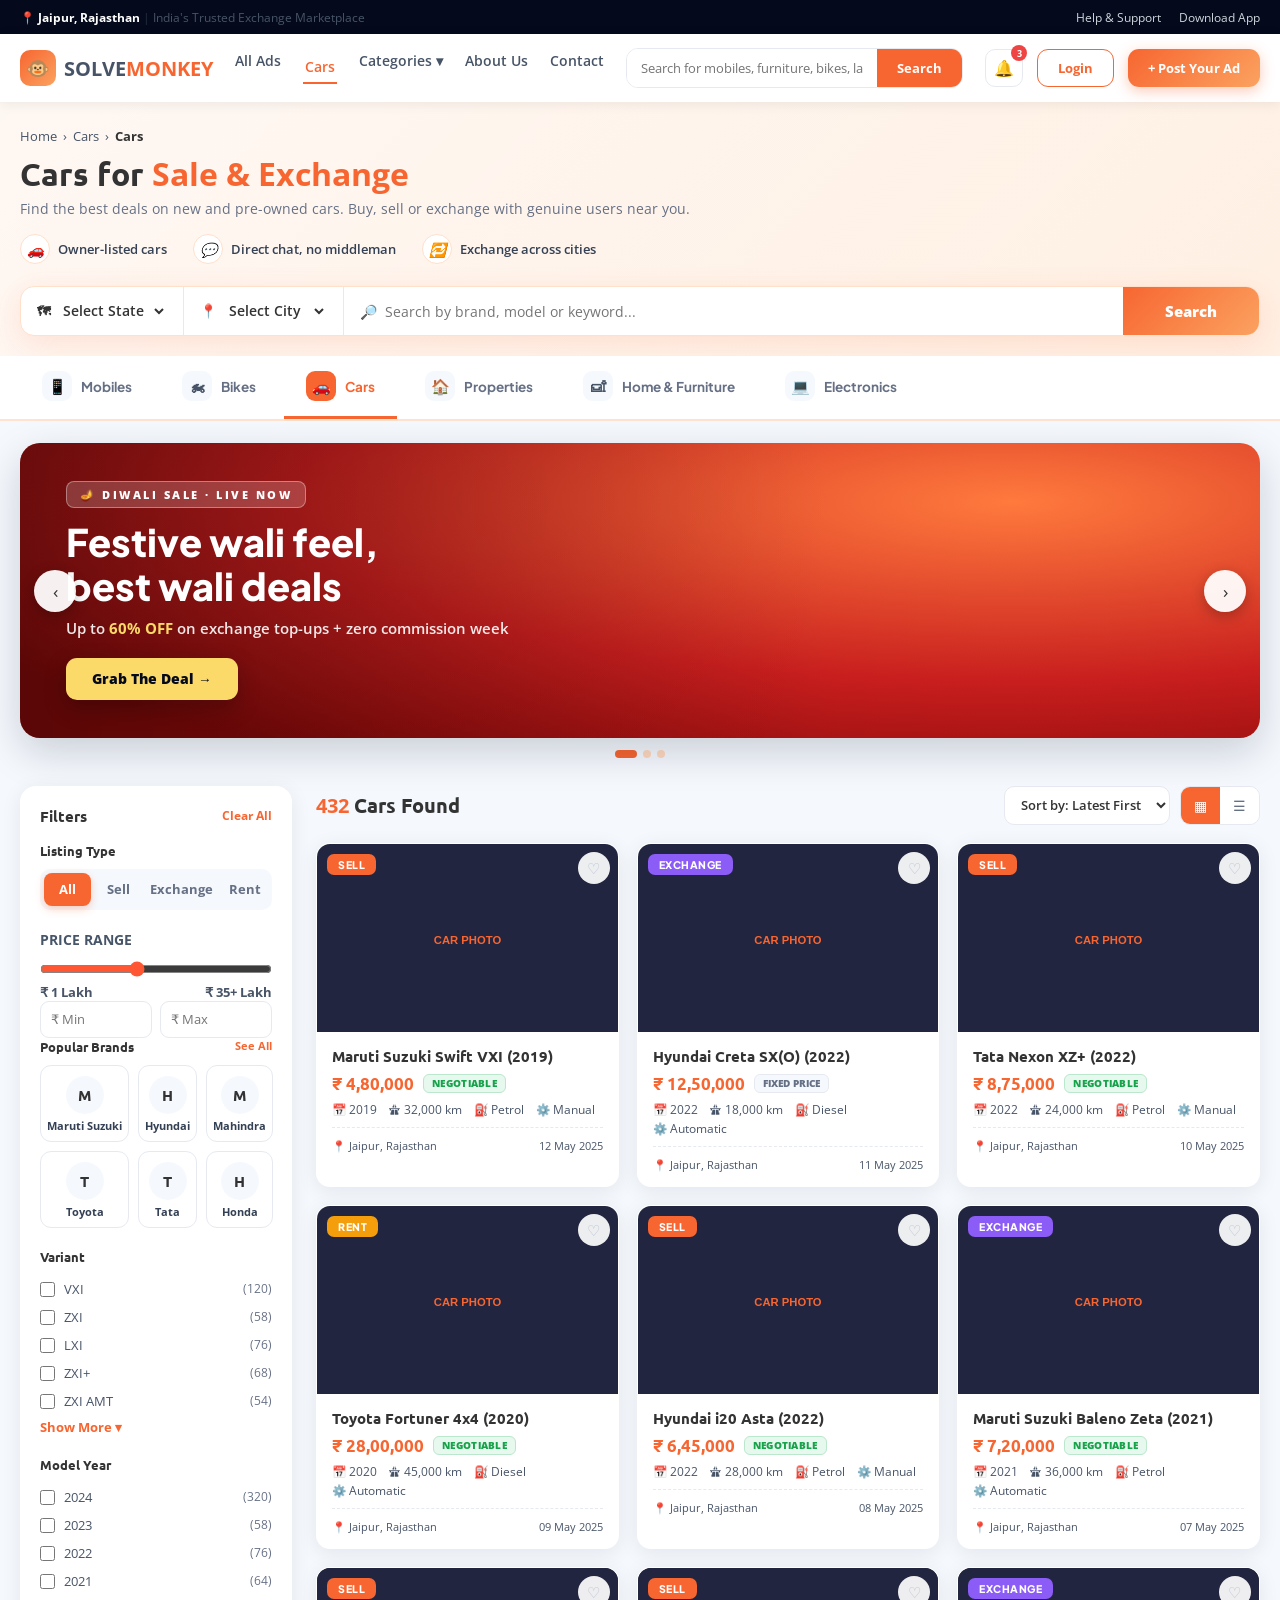
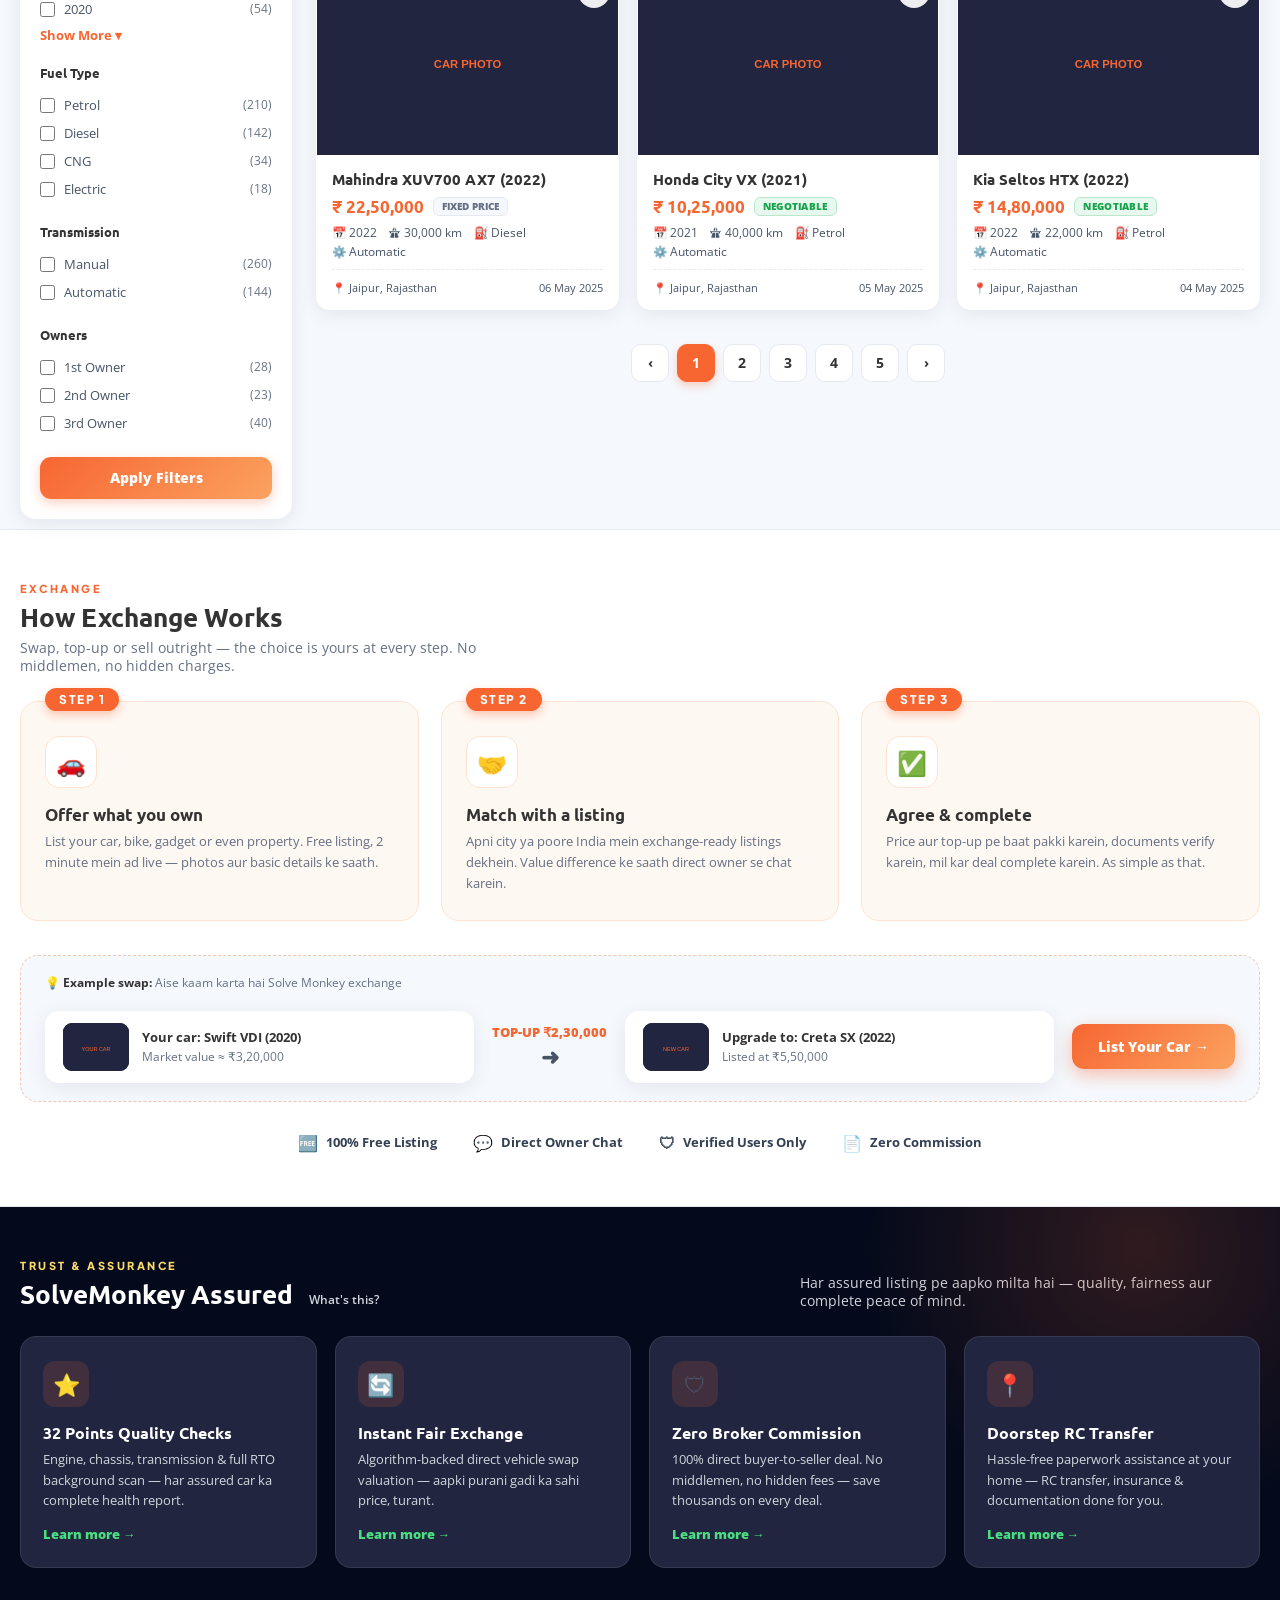
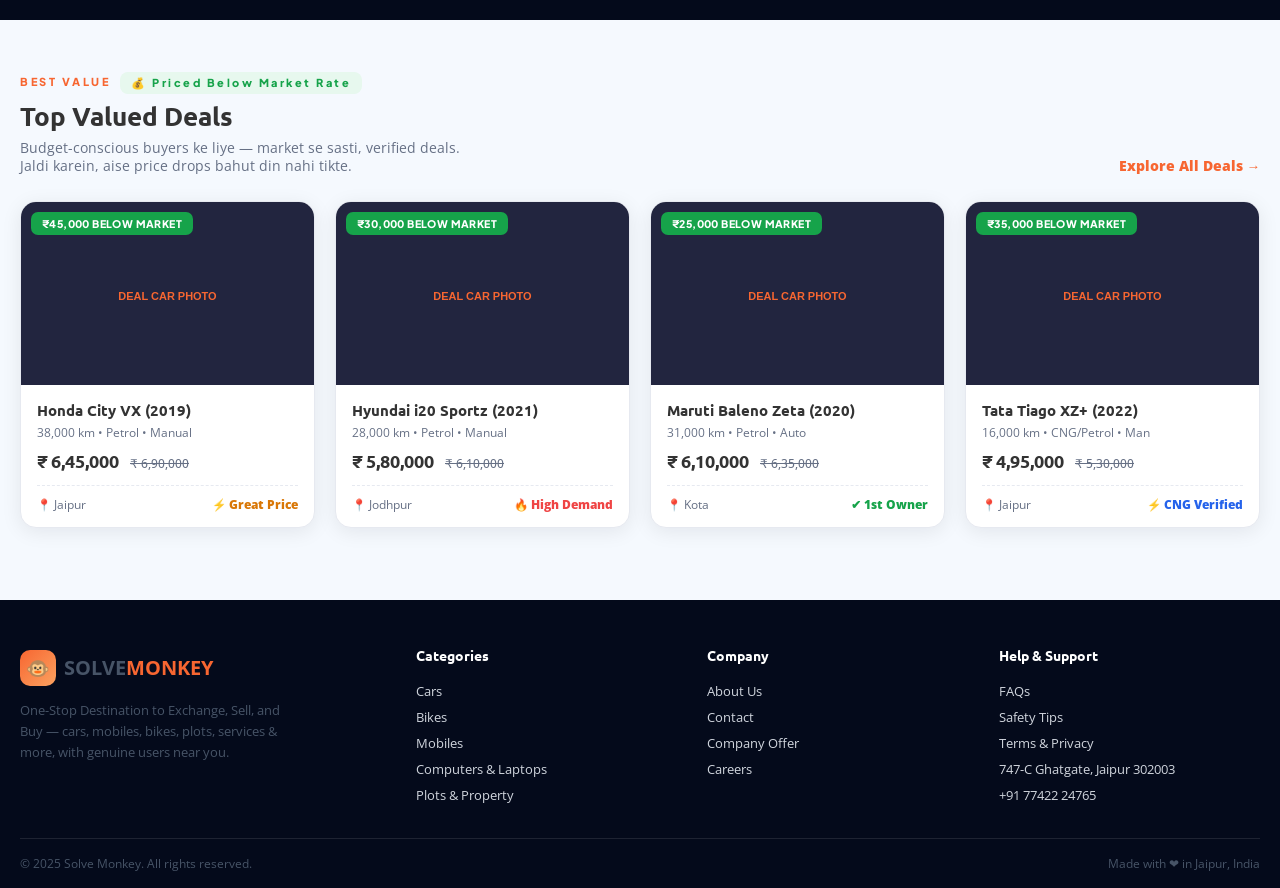
==== carscategory.html @ e6485b79 "changes" ====
<!doctype html>
<html lang="en">
  <head>
    <meta charset="UTF-8" />
    <meta name="viewport" content="width=device-width, initial-scale=1.0" />
    <title>Cars for Sale & Exchange – Solve Monkey</title>
    <link
      href="https://fonts.googleapis.com/css2?family=Ubuntu:wght@400;500;700&family=Open+Sans:wght@400;500;600;700&family=Plus+Jakarta+Sans:wght@600;700;800&display=swap"
      rel="stylesheet"
    />
    <style>
      /* ============================================================
   SOLVE MONKEY – CARS CATEGORY PAGE (v2: premium redesign)
   Uses the same theme variables as the main site
   ============================================================ */
      :root {
        --main-color-one: #f76631;
        --main-color-two: #98298a;
        --main-color-three: #fcda69;
        --heading-color: #333333;
        --secondary-color: #fba260;
        --bg-light-one: #f5f9fe;
        --bg-light-two: #fef8f3;
        --bg-dark-one: #040a1b;
        --bg-dark-two: #22253f;
        --paragraph-color: #667085;
        --paragraph-color-two: #475467;
        --paragraph-color-three: #d0d5dd;
        --paragraph-color-four: #344054;
        --heading-font: "Ubuntu", sans-serif;
        --body-font: "Open Sans", sans-serif;
        --hero-color-icon-blue: #0284c7;
        --hero-color-icon-teal: #0d9488;
        --hero-font-family:
          "Plus Jakarta Sans", var(--body-font), -apple-system,
          BlinkMacSystemFont, "Segoe UI", Roboto, Helvetica, Arial, sans-serif;
        --green: #16a34a;
        --green-soft: #e7f8ee;
        --amber: #f59e0b;
        --purple: #8b5cf6;
        --red: #ef4444;
        --line: #e6e9f0;
        --r: 16px;
        --shadow: 0 4px 20px rgba(4, 10, 27, 0.08);
        --grad: linear-gradient(135deg, #f76631, #fba260);
      }
      * {
        margin: 0;
        padding: 0;
        box-sizing: border-box;
        font-family: var(--body-font);
        color: var(--paragraph-color-two);
      }
      h1,
      h2,
      h3,
      h4 {
        font-family: var(--heading-font);
      }
      body {
        background: var(--bg-light-one);
        font-size: 14px;
      }
      a {
        text-decoration: none;
      }
      button {
        cursor: pointer;
        font-family: inherit;
      }
      .container {
        max-width: 1280px;
        margin: 0 auto;
        padding: 0 20px;
      }
      img {
        display: block;
      }

      /* ---------- TOP BAR & HEADER ---------- */
      .topbar {
        background: var(--bg-dark-one);
        color: var(--paragraph-color-three);
        font-size: 12px;
      }
      .topbar .container {
        display: flex;
        justify-content: space-between;
        height: 34px;
        align-items: center;
      }
      .topbar b {
        color: #fff;
      }
      .topbar a {
        margin-left: 18px;
        color: var(--paragraph-color-three);
      }
      .topbar a:hover {
        color: #fff;
      }
      header {
        background: #fff;
        box-shadow: 0 2px 12px rgba(4, 10, 27, 0.07);
        position: sticky;
        top: 0;
        z-index: 100;
      }
      .header-inner {
        display: flex;
        align-items: center;
        gap: 22px;
        height: 68px;
      }
      .logo {
        display: flex;
        align-items: center;
        gap: 8px;
        font-family: var(--heading-font);
        font-weight: 700;
        font-size: 20px;
        color: var(--heading-color);
      }
      .logo-mark {
        width: 36px;
        height: 36px;
        border-radius: 10px;
        background: var(--grad);
        display: flex;
        align-items: center;
        justify-content: center;
        color: #fff;
        font-size: 19px;
      }
      .logo em {
        font-style: normal;
        color: var(--main-color-one);
      }
      nav.mainnav {
        display: flex;
        gap: 22px;
        font-weight: 600;
        font-size: 13.5px;
        color: var(--heading-color);
      }
      nav.mainnav a.active {
        color: var(--main-color-one);
        border-bottom: 2px solid var(--main-color-one);
        padding: 6px 2px;
      }
      .searchbox {
        flex: 1;
        max-width: 400px;
        display: flex;
        border: 1.5px solid var(--line);
        border-radius: 12px;
        overflow: hidden;
      }
      .searchbox input {
        flex: 1;
        border: 0;
        outline: 0;
        padding: 10px 14px;
        font-size: 13px;
      }
      .searchbox button {
        background: var(--main-color-one);
        color: #fff;
        border: 0;
        padding: 0 20px;
        font-weight: 700;
        font-size: 13px;
      }
      .hdr-actions {
        display: flex;
        align-items: center;
        gap: 14px;
        margin-left: auto;
      }
      .icon-btn {
        position: relative;
        width: 38px;
        height: 38px;
        border-radius: 10px;
        border: 1.5px solid var(--line);
        background: #fff;
        font-size: 16px;
      }
      .icon-btn .dot {
        position: absolute;
        top: -5px;
        right: -5px;
        background: var(--red);
        color: #fff;
        font-size: 9px;
        font-weight: 700;
        min-width: 16px;
        height: 16px;
        border-radius: 8px;
        display: flex;
        align-items: center;
        justify-content: center;
      }
      .btn-login {
        border: 1.5px solid var(--main-color-one);
        color: var(--main-color-one);
        background: #fff;
        padding: 9px 20px;
        border-radius: 11px;
        font-weight: 700;
        font-size: 13px;
      }
      .btn-post {
        background: var(--grad);
        color: #fff;
        border: 0;
        padding: 10px 20px;
        border-radius: 11px;
        font-weight: 700;
        font-size: 13px;
        box-shadow: 0 4px 14px rgba(247, 102, 49, 0.35);
      }

      /* ---------- HERO ---------- */
      .hero {
        background: linear-gradient(135deg, var(--bg-light-two), #ffefe2);
        border-bottom: 1px solid #ffe3ce;
        padding: 26px 0 0;
      }
      .crumbs {
        font-size: 12.5px;
        color: var(--paragraph-color);
        margin-bottom: 10px;
      }
      .crumbs a:hover {
        color: var(--main-color-one);
      }
      .crumbs span {
        margin: 0 6px;
      }
      .hero-flex {
        display: flex;
        justify-content: space-between;
        align-items: center;
        gap: 24px;
        flex-wrap: wrap;
      }
      .hero h1 {
        font-size: 32px;
        font-weight: 700;
        color: var(--heading-color);
        line-height: 1.2;
      }
      .hero h1 em {
        font-style: normal;
        color: var(--main-color-one);
      }
      .hero p {
        color: var(--paragraph-color);
        margin-top: 6px;
        font-size: 14px;
      }
      .hero-art {
        max-width: 400px;
        width: 36%;
      }
      .hero-art img {
        width: 100%;
        height: auto;
      }
      .hero-points {
        display: flex;
        gap: 26px;
        flex-wrap: wrap;
        margin-top: 16px;
      }
      .hero-points span {
        display: flex;
        align-items: center;
        gap: 8px;
        font-size: 13px;
        font-weight: 600;
        color: var(--paragraph-color-four);
      }
      .hp-ic {
        width: 30px;
        height: 30px;
        border-radius: 50%;
        background: #fff;
        border: 1px solid #ffe0cb;
        display: flex;
        align-items: center;
        justify-content: center;
        font-size: 14px;
      }
      .searchbar {
        display: flex;
        background: #fff;
        border-radius: 14px;
        box-shadow: 0 8px 30px rgba(247, 102, 49, 0.14);
        overflow: hidden;
        margin: 22px 0 0;
        border: 1px solid #ffe0cb;
      }
      .sb-field {
        display: flex;
        align-items: center;
        gap: 8px;
        padding: 14px 16px;
        border-right: 1px solid var(--line);
        font-size: 13.5px;
        font-weight: 600;
        color: var(--heading-color);
        white-space: nowrap;
        min-width: 160px;
      }
      .sb-field select {
        border: 0;
        outline: 0;
        font-family: inherit;
        font-weight: 600;
        color: var(--heading-color);
        background: transparent;
        font-size: 13.5px;
        flex: 1;
        cursor: pointer;
      }
      .sb-input {
        flex: 1;
        display: flex;
        align-items: center;
        gap: 8px;
        padding: 0 16px;
        color: var(--paragraph-color);
      }
      .sb-input input {
        flex: 1;
        border: 0;
        outline: 0;
        padding: 14px 0;
        font-size: 14px;
        color: var(--heading-color);
      }
      .searchbar .go {
        background: var(--grad);
        color: #fff;
        border: 0;
        padding: 0 42px;
        font-weight: 800;
        font-size: 15px;
      }

      /* ---------- CATEGORY QUICK NAV ---------- */
      .quickcats {
        background: #fff;
        border-bottom: 1px solid var(--line);
      }
      .quickcats .container {
        display: flex;
        gap: 6px;
        overflow-x: auto;
      }
      .qcat {
        display: flex;
        align-items: center;
        gap: 9px;
        padding: 15px 22px;
        font-size: 13.5px;
        font-weight: 700;
        color: var(--paragraph-color);
        white-space: nowrap;
        border-bottom: 3px solid transparent;
        font-family: var(--hero-font-family);
      }
      .qcat .qi {
        width: 30px;
        height: 30px;
        border-radius: 9px;
        background: var(--bg-light-one);
        display: flex;
        align-items: center;
        justify-content: center;
        font-size: 15px;
      }
      .qcat:hover {
        color: var(--main-color-one);
      }
      .qcat.active {
        color: var(--main-color-one);
        border-bottom-color: var(--main-color-one);
      }
      .qcat.active .qi {
        background: var(--main-color-one);
        color: #fff;
      }

      /* ---------- FESTIVE BANNER CAROUSEL ---------- */
      .festive {
        padding: 22px 0 4px;
      }
      .banner-track {
        position: relative;
        border-radius: 20px;
        overflow: hidden;
        box-shadow: 0 14px 40px rgba(4, 10, 27, 0.18);
      }
      .banner-slide {
        display: none;
        position: relative;
        min-height: 210px;
        align-items: center;
      }
      .banner-slide.on {
        display: flex;
      }
      .banner-slide .content {
        position: relative;
        z-index: 2;
        padding: 38px 46px;
        max-width: 60%;
      }
      .bs1 {
        background: radial-gradient(
          1200px 300px at 80% 20%,
          #ff7a3d,
          #c81e1e 60%,
          #8b0a0a
        );
      }
      .bs2 {
        background: radial-gradient(
          1200px 300px at 80% 20%,
          #fba260,
          #f76631 60%,
          #c2410c
        );
      }
      .bs3 {
        background: radial-gradient(
          1200px 300px at 80% 20%,
          #4c1d95,
          #22253f 60%,
          #040a1b
        );
      }
      .banner-slide::after {
        content: "";
        position: absolute;
        inset: 0;
        background: linear-gradient(
          90deg,
          rgba(0, 0, 0, 0.35),
          transparent 65%
        );
      }
      .banner-kicker {
        display: inline-block;
        font-size: 11px;
        font-weight: 800;
        letter-spacing: 2.5px;
        background: rgba(255, 255, 255, 0.18);
        border: 1px solid rgba(255, 255, 255, 0.35);
        color: #fff;
        padding: 5px 13px;
        border-radius: 8px;
        margin-bottom: 12px;
        backdrop-filter: blur(4px);
      }
      .banner-slide h3 {
        color: #fff;
        font-family: var(--hero-font-family);
        font-size: clamp(24px, 3.4vw, 38px);
        font-weight: 800;
        line-height: 1.15;
      }
      .banner-sub {
        color: rgba(255, 255, 255, 0.9);
        font-size: 15px;
        margin: 10px 0 20px;
        font-weight: 600;
      }
      .banner-sub b {
        color: var(--main-color-three);
      }
      .banner-cta {
        display: inline-block;
        background: var(--main-color-three);
        color: var(--bg-dark-one);
        border: 0;
        padding: 12px 26px;
        border-radius: 11px;
        font-weight: 800;
        font-size: 13.5px;
        box-shadow: 0 8px 22px rgba(0, 0, 0, 0.25);
      }
      .banner-img {
        position: absolute;
        right: 3%;
        bottom: 0;
        top: 0;
        display: flex;
        align-items: center;
        z-index: 1;
      }
      .banner-img img {
        max-height: 190px;
        width: auto;
        filter: drop-shadow(0 14px 24px rgba(0, 0, 0, 0.35));
      }
      .banner-arrow {
        position: absolute;
        top: 50%;
        transform: translateY(-50%);
        width: 42px;
        height: 42px;
        border-radius: 50%;
        border: 0;
        background: rgba(255, 255, 255, 0.94);
        font-size: 18px;
        color: var(--heading-color);
        z-index: 5;
        box-shadow: 0 4px 14px rgba(0, 0, 0, 0.25);
        display: flex;
        align-items: center;
        justify-content: center;
      }
      .banner-arrow.l {
        left: 14px;
      }
      .banner-arrow.r {
        right: 14px;
      }
      .banner-dots {
        display: flex;
        gap: 6px;
        justify-content: center;
        padding: 12px 0 2px;
      }
      .banner-dots i {
        width: 8px;
        height: 8px;
        border-radius: 5px;
        background: #ffd9bf;
        cursor: pointer;
        transition: 0.3s;
      }
      .banner-dots i.on {
        width: 22px;
        background: var(--main-color-one);
      }

      /* ---------- LISTING LAYOUT ---------- */
      .listing {
        display: grid;
        grid-template-columns: 272px 1fr;
        gap: 24px;
        padding: 22px 0 10px;
      }

      /* ---------- FILTERS ---------- */
      .filters-card {
        background: #fff;
        border-radius: var(--r);
        box-shadow: var(--shadow);
        padding: 20px;
        position: sticky;
        top: 90px;
        align-self: start;
      }
      .f-head {
        display: flex;
        justify-content: space-between;
        align-items: center;
        margin-bottom: 16px;
      }
      .f-head b {
        font-size: 15px;
        color: var(--heading-color);
        font-family: var(--heading-font);
      }
      .f-head a {
        font-size: 12px;
        color: var(--main-color-one);
        font-weight: 700;
      }
      .f-group {
        margin-bottom: 20px;
      }
      .f-group > b {
        display: flex;
        justify-content: space-between;
        font-size: 13px;
        color: var(--heading-color);
        font-weight: 700;
        margin-bottom: 10px;
        font-family: var(--heading-font);
      }
      .f-group > b a {
        font-size: 11px;
        color: var(--main-color-one);
        font-weight: 700;
      }
      .pills {
        display: flex;
        background: var(--bg-light-one);
        border-radius: 10px;
        padding: 4px;
        gap: 4px;
      }
      .pills button {
        flex: 1;
        border: 0;
        background: transparent;
        padding: 8px 4px;
        border-radius: 8px;
        font-size: 12.5px;
        font-weight: 700;
        color: var(--paragraph-color);
      }
      .pills button.on {
        background: var(--main-color-one);
        color: #fff;
        box-shadow: 0 3px 8px rgba(247, 102, 49, 0.3);
      }
      .range-labels {
        display: flex;
        justify-content: space-between;
        font-size: 11px;
        font-weight: 700;
        color: var(--main-color-one);
        margin-bottom: 2px;
      }
      .range-track {
        height: 5px;
        background: #ffe0cb;
        border-radius: 4px;
        margin: 6px 2px 12px;
        position: relative;
      }
      .range-track i {
        position: absolute;
        left: 4%;
        right: 8%;
        top: 0;
        bottom: 0;
        background: var(--main-color-one);
        border-radius: 4px;
      }
      .range-track b {
        position: absolute;
        top: -5px;
        width: 14px;
        height: 14px;
        background: #fff;
        border: 3px solid var(--main-color-one);
        border-radius: 50%;
      }
      .range-track b:first-of-type {
        left: 4%;
      }
      .range-track b:last-of-type {
        right: 8%;
      }
      .minmax {
        display: flex;
        gap: 8px;
      }
      .minmax input {
        flex: 1;
        border: 1.5px solid var(--line);
        border-radius: 9px;
        padding: 9px 10px;
        font-size: 12.5px;
        outline: 0;
        width: 50%;
        color: var(--heading-color);
      }
      .minmax input:focus {
        border-color: var(--main-color-one);
      }
      .check {
        display: flex;
        align-items: center;
        gap: 9px;
        padding: 5px 0;
        font-size: 13px;
        cursor: pointer;
      }
      .check input {
        accent-color: var(--main-color-one);
        width: 15px;
        height: 15px;
      }
      .check em {
        margin-left: auto;
        font-style: normal;
        color: var(--paragraph-color);
        font-size: 11.5px;
      }
      .showmore {
        color: var(--main-color-one);
        font-size: 12.5px;
        font-weight: 700;
        background: none;
        border: 0;
        display: flex;
        align-items: center;
        gap: 4px;
        margin-top: 4px;
      }
      .apply {
        width: 100%;
        background: var(--grad);
        color: #fff;
        border: 0;
        border-radius: 11px;
        padding: 12px;
        font-weight: 800;
        font-size: 13.5px;
        box-shadow: 0 4px 12px rgba(247, 102, 49, 0.3);
      }
      .fsel {
        width: 100%;
        border: 1.5px solid var(--line);
        border-radius: 9px;
        padding: 9px 10px;
        font-size: 12.5px;
        outline: 0;
        background: #fff;
        color: var(--heading-color);
        font-family: inherit;
      }
      /* Popular brand logo grid */
      .brand-grid {
        display: grid;
        grid-template-columns: repeat(3, 1fr);
        gap: 9px;
      }
      .brand-tile {
        border: 1.5px solid var(--line);
        border-radius: 11px;
        padding: 10px 6px 8px;
        text-align: center;
        cursor: pointer;
        transition: 0.2s;
        background: #fff;
      }
      .brand-tile:hover {
        border-color: var(--main-color-one);
        box-shadow: 0 4px 12px rgba(247, 102, 49, 0.15);
      }
      .brand-tile.on {
        border-color: var(--main-color-one);
        background: var(--bg-light-two);
      }
      .brand-tile img {
        width: 38px;
        height: 38px;
        object-fit: contain;
        margin: 0 auto 5px;
      }
      .brand-fb {
        width: 38px;
        height: 38px;
        border-radius: 50%;
        background: var(--bg-light-one);
        color: var(--heading-color);
        font-weight: 800;
        font-size: 15px;
        display: flex;
        align-items: center;
        justify-content: center;
        margin: 0 auto 5px;
        font-family: var(--heading-font);
      }
      .brand-tile small {
        font-size: 10.5px;
        font-weight: 700;
        color: var(--paragraph-color-four);
        display: block;
        white-space: nowrap;
        overflow: hidden;
        text-overflow: ellipsis;
      }

      /* ---------- RESULTS ---------- */
      .res-head {
        display: flex;
        align-items: center;
        justify-content: space-between;
        margin-bottom: 18px;
        gap: 12px;
        flex-wrap: wrap;
      }
      .res-head h2 {
        font-size: 20px;
        color: var(--heading-color);
      }
      .res-head h2 span {
        color: var(--main-color-one);
      }
      .res-tools {
        display: flex;
        align-items: center;
        gap: 10px;
      }
      .sortsel {
        border: 1.5px solid var(--line);
        border-radius: 10px;
        padding: 9px 12px;
        font-size: 12.5px;
        font-family: inherit;
        outline: 0;
        background: #fff;
        color: var(--heading-color);
        font-weight: 600;
      }
      .view-toggle {
        display: flex;
        border: 1.5px solid var(--line);
        border-radius: 10px;
        overflow: hidden;
      }
      .view-toggle button {
        border: 0;
        background: #fff;
        padding: 9px 13px;
        font-size: 14px;
        color: var(--paragraph-color);
      }
      .view-toggle button.on {
        background: var(--main-color-one);
        color: #fff;
      }
      .grid {
        display: grid;
        grid-template-columns: repeat(auto-fill, minmax(272px, 1fr));
        gap: 18px;
      }
      .ad-card {
        background: #fff;
        border-radius: 14px;
        overflow: hidden;
        box-shadow: var(--shadow);
        transition: 0.25s;
        border: 1px solid transparent;
      }
      .ad-card:hover {
        transform: translateY(-4px);
        border-color: #ffd9bf;
      }
      .ad-card .ph {
        position: relative;
        aspect-ratio: 16/10;
        background: var(--bg-dark-two);
      }
      .ad-card .ph > img {
        width: 100%;
        height: 100%;
        object-fit: cover;
      }
      .badge {
        position: absolute;
        top: 10px;
        left: 10px;
        color: #fff;
        font-weight: 800;
        font-size: 10.5px;
        padding: 4px 11px;
        border-radius: 7px;
        letter-spacing: 0.5px;
        font-family: var(--hero-font-family);
      }
      .badge.sell {
        background: var(--main-color-one);
      }
      .badge.exchange {
        background: var(--purple);
      }
      .badge.rent {
        background: var(--amber);
      }
      .heart {
        position: absolute;
        top: 8px;
        right: 8px;
        width: 32px;
        height: 32px;
        border-radius: 50%;
        border: 0;
        background: rgba(255, 255, 255, 0.92);
        font-size: 15px;
        display: flex;
        align-items: center;
        justify-content: center;
        color: #b6bece;
      }
      .heart.on {
        color: var(--red);
      }
      .ad-card .body {
        padding: 14px 15px;
      }
      .ad-card h3 {
        font-size: 14.5px;
        font-weight: 700;
        color: var(--heading-color);
        white-space: nowrap;
        overflow: hidden;
        text-overflow: ellipsis;
      }
      .ad-card .price {
        display: flex;
        align-items: center;
        font-size: 17px;
        font-weight: 800;
        color: var(--main-color-one);
        margin: 7px 0 8px;
        font-family: var(--heading-font);
      }
      .neg-tag {
        font-size: 9.5px;
        font-weight: 800;
        color: var(--green);
        background: var(--green-soft);
        border: 1px solid #bbe7cc;
        padding: 2px 8px;
        border-radius: 6px;
        margin-left: 9px;
        letter-spacing: 0.3px;
      }
      .fix-tag {
        font-size: 9.5px;
        font-weight: 800;
        color: var(--paragraph-color);
        background: var(--bg-light-one);
        border: 1px solid var(--line);
        padding: 2px 8px;
        border-radius: 6px;
        margin-left: 9px;
      }
      .ad-card .specs {
        display: flex;
        flex-wrap: wrap;
        gap: 4px 12px;
        font-size: 11.5px;
        color: var(--paragraph-color);
      }
      .ad-card .loc {
        display: flex;
        justify-content: space-between;
        font-size: 11px;
        color: var(--paragraph-color);
        margin-top: 10px;
        padding-top: 10px;
        border-top: 1px dashed var(--line);
      }
      .pagination {
        display: flex;
        justify-content: center;
        align-items: center;
        gap: 8px;
        margin: 34px 0 10px;
      }
      .pagination button {
        width: 38px;
        height: 38px;
        border-radius: 10px;
        border: 1.5px solid var(--line);
        background: #fff;
        font-weight: 700;
        color: var(--heading-color);
        font-size: 13.5px;
      }
      .pagination button.on {
        background: var(--main-color-one);
        border-color: var(--main-color-one);
        color: #fff;
        box-shadow: 0 4px 10px rgba(247, 102, 49, 0.3);
      }
      .pagination button:hover:not(.on) {
        border-color: var(--main-color-one);
        color: var(--main-color-one);
      }

      /* ══════════ SECTION COMMONS ══════════ */
      .section {
        padding: 52px 0;
      }
      .sec-head {
        display: flex;
        justify-content: space-between;
        align-items: flex-end;
        gap: 20px;
        margin-bottom: 26px;
        flex-wrap: wrap;
      }
      .eyebrow {
        font-size: 11px;
        font-weight: 800;
        letter-spacing: 2.5px;
        color: var(--main-color-one);
        font-family: var(--hero-font-family);
      }
      .sec-head h2 {
        font-size: 26px;
        color: var(--heading-color);
        margin-top: 6px;
        line-height: 1.25;
      }
      .sec-head p {
        color: var(--paragraph-color);
        font-size: 13.5px;
        margin-top: 6px;
        max-width: 460px;
      }
      .pill-tag {
        display: inline-flex;
        align-items: center;
        gap: 5px;
        font-size: 11px;
        font-weight: 800;
        padding: 4px 11px;
        border-radius: 8px;
        margin-left: 10px;
        vertical-align: middle;
        font-family: var(--hero-font-family);
      }
      .pill-green {
        background: var(--green-soft);
        color: var(--green);
      }

      /* ══════════ HOW EXCHANGE WORKS ══════════ */
      .how {
        background: #fff;
        border-top: 1px solid var(--line);
        border-bottom: 1px solid var(--line);
      }
      .steps {
        display: grid;
        grid-template-columns: repeat(3, 1fr);
        gap: 22px;
        position: relative;
        margin-top: 8px;
      }
      .step {
        background: var(--bg-light-two);
        border: 1px solid #ffe3ce;
        border-radius: 18px;
        padding: 26px 24px;
        position: relative;
        transition: 0.25s;
      }
      .step:hover {
        transform: translateY(-4px);
        box-shadow: 0 12px 28px rgba(247, 102, 49, 0.14);
      }
      .step-num {
        position: absolute;
        top: -14px;
        left: 24px;
        background: var(--main-color-one);
        color: #fff;
        font-weight: 800;
        font-size: 12px;
        padding: 4px 14px;
        border-radius: 20px;
        letter-spacing: 1.5px;
        box-shadow: 0 4px 10px rgba(247, 102, 49, 0.35);
        font-family: var(--hero-font-family);
      }
      .step-ic {
        width: 52px;
        height: 52px;
        border-radius: 14px;
        background: #fff;
        border: 1px solid #ffe3ce;
        display: flex;
        align-items: center;
        justify-content: center;
        font-size: 24px;
        margin: 8px 0 16px;
      }
      .step h3 {
        font-size: 16.5px;
        color: var(--heading-color);
        margin-bottom: 6px;
      }
      .step p {
        font-size: 13px;
        color: var(--paragraph-color);
        line-height: 1.6;
      }
      .swap-demo {
        display: flex;
        align-items: center;
        gap: 18px;
        background: var(--bg-light-one);
        border: 1px dashed #f0c9ae;
        border-radius: 18px;
        padding: 18px 24px;
        margin-top: 34px;
        flex-wrap: wrap;
      }
      .swap-item {
        display: flex;
        align-items: center;
        gap: 13px;
        background: #fff;
        border-radius: 14px;
        padding: 12px 18px;
        box-shadow: var(--shadow);
        flex: 1;
        min-width: 220px;
      }
      .swap-item img {
        width: 66px;
        height: 48px;
        object-fit: cover;
        border-radius: 9px;
        background: var(--bg-dark-two);
      }
      .swap-item b {
        display: block;
        font-size: 13px;
        color: var(--heading-color);
      }
      .swap-item small {
        color: var(--paragraph-color);
        font-size: 11.5px;
      }
      .swap-arrow {
        text-align: center;
        color: var(--main-color-one);
        font-weight: 800;
        font-size: 13px;
        white-space: nowrap;
      }
      .swap-arrow span {
        display: block;
        font-size: 22px;
      }
      .demo-label {
        width: 100%;
        font-size: 12px;
        color: var(--paragraph-color);
        margin-bottom: 2px;
      }
      .demo-label b {
        color: var(--heading-color);
      }
      .list-cta {
        display: inline-flex;
        align-items: center;
        gap: 8px;
        background: var(--grad);
        color: #fff;
        border: 0;
        padding: 13px 26px;
        border-radius: 12px;
        font-weight: 800;
        font-size: 14px;
        box-shadow: 0 6px 18px rgba(247, 102, 49, 0.4);
        margin-left: auto;
      }
      .trust-row {
        display: flex;
        justify-content: center;
        gap: 36px;
        flex-wrap: wrap;
        margin-top: 30px;
      }
      .trust-row span {
        display: flex;
        align-items: center;
        gap: 8px;
        font-size: 12.5px;
        font-weight: 700;
        color: var(--paragraph-color-four);
      }
      .trust-row i {
        font-style: normal;
        font-size: 16px;
      }

      /* ══════════ SPOTLIGHT CAROUSEL ══════════ */
      .spotlight-card {
        position: relative;
        border-radius: 22px;
        overflow: hidden;
        background: var(--bg-dark-one);
        min-height: 400px;
        display: flex;
        align-items: flex-end;
        box-shadow: 0 20px 50px rgba(4, 10, 27, 0.35);
      }
      .spot-slide {
        display: none;
        width: 100%;
        position: relative;
      }
      .spot-slide.on {
        display: block;
      }
      .spot-slide::after {
        content: "";
        position: absolute;
        inset: 0;
        background: linear-gradient(
          180deg,
          rgba(4, 10, 27, 0.05) 30%,
          rgba(4, 10, 27, 0.88) 78%
        );
      }
      .spot-inner {
        position: relative;
        z-index: 2;
        padding: 40px;
        width: 100%;
      }
      .spot-badges {
        display: flex;
        gap: 10px;
        margin-bottom: 16px;
        flex-wrap: wrap;
      }
      .spot-badge {
        background: var(--main-color-one);
        color: #fff;
        font-weight: 800;
        font-size: 11px;
        letter-spacing: 1.2px;
        padding: 6px 14px;
        border-radius: 8px;
        font-family: var(--hero-font-family);
      }
      .spot-badge.dark {
        background: rgba(255, 255, 255, 0.18);
        backdrop-filter: blur(6px);
        font-weight: 600;
        letter-spacing: 0;
      }
      .spot-inner h3 {
        color: #fff;
        font-size: clamp(22px, 3.2vw, 34px);
        font-weight: 800;
        font-family: var(--hero-font-family);
      }
      .spot-specs {
        color: var(--paragraph-color-three);
        font-size: 13.5px;
        margin: 10px 0 18px;
        letter-spacing: 0.6px;
      }
      .spot-foot {
        display: flex;
        justify-content: space-between;
        align-items: flex-end;
        gap: 18px;
        flex-wrap: wrap;
        border-top: 1px solid rgba(255, 255, 255, 0.18);
        padding-top: 20px;
      }
      .spot-price small {
        color: var(--paragraph-color-three);
        font-size: 11.5px;
        display: block;
        margin-bottom: 2px;
      }
      .spot-price b {
        color: #fff;
        font-size: clamp(24px, 3vw, 32px);
        font-weight: 800;
        font-family: var(--heading-font);
      }
      .neg {
        font-size: 11px;
        font-weight: 800;
        color: #4ade80;
        background: rgba(74, 222, 128, 0.14);
        border: 1px solid rgba(74, 222, 128, 0.4);
        padding: 3px 10px;
        border-radius: 7px;
        margin-left: 10px;
        vertical-align: middle;
      }
      .spot-ctas {
        display: flex;
        gap: 12px;
        flex-wrap: wrap;
      }
      .btn-chat-o {
        background: rgba(255, 255, 255, 0.14);
        border: 1px solid rgba(255, 255, 255, 0.35);
        color: #fff;
        padding: 13px 24px;
        border-radius: 12px;
        font-weight: 600;
        font-size: 13.5px;
        backdrop-filter: blur(4px);
      }
      .btn-view {
        background: var(--grad);
        color: #fff;
        border: 0;
        padding: 13px 26px;
        border-radius: 12px;
        font-weight: 800;
        font-size: 13.5px;
        box-shadow: 0 8px 24px rgba(247, 102, 49, 0.5);
      }
      .spot-nav {
        display: flex;
        align-items: center;
        gap: 10px;
      }
      .spot-count {
        font-size: 12.5px;
        color: var(--paragraph-color);
        font-weight: 700;
        margin-right: 6px;
      }
      .spot-nav button {
        width: 38px;
        height: 38px;
        border-radius: 50%;
        border: 1.5px solid var(--line);
        background: #fff;
        font-size: 16px;
        color: var(--heading-color);
      }
      .spot-nav button:hover {
        border-color: var(--main-color-one);
        color: var(--main-color-one);
      }
      .spot-dots {
        display: flex;
        gap: 6px;
        margin-top: 16px;
        justify-content: center;
      }
      .spot-dots i {
        width: 8px;
        height: 8px;
        border-radius: 5px;
        background: #ffd9bf;
        cursor: pointer;
        transition: 0.3s;
      }
      .spot-dots i.on {
        width: 24px;
        background: var(--main-color-one);
      }

      /* ══════════ BEST VALUE DEALS ══════════ */
      .value-grid {
        display: grid;
        grid-template-columns: repeat(auto-fill, minmax(262px, 1fr));
        gap: 20px;
      }
      .deal-card {
        background: #fff;
        border-radius: 16px;
        overflow: hidden;
        box-shadow: var(--shadow);
        border: 1px solid var(--line);
        transition: 0.25s;
      }
      .deal-card:hover {
        transform: translateY(-4px);
        border-color: #bbe7cc;
        box-shadow: 0 14px 34px rgba(4, 10, 27, 0.12);
      }
      .deal-card .ph {
        position: relative;
        aspect-ratio: 16/10;
        background: var(--bg-dark-two);
      }
      .deal-card .ph img {
        width: 100%;
        height: 100%;
        object-fit: cover;
      }
      .below-tag {
        position: absolute;
        top: 10px;
        left: 10px;
        background: var(--green);
        color: #fff;
        font-size: 10.5px;
        font-weight: 800;
        padding: 5px 11px;
        border-radius: 7px;
        letter-spacing: 0.4px;
        font-family: var(--hero-font-family);
      }
      .deal-card .body {
        padding: 15px 16px;
      }
      .deal-card h3 {
        font-size: 14.5px;
        color: var(--heading-color);
      }
      .deal-card .specs {
        font-size: 11.5px;
        color: var(--paragraph-color);
        margin: 5px 0 9px;
      }
      .deal-card .price {
        font-size: 18px;
        font-weight: 800;
        color: var(--heading-color);
        font-family: var(--heading-font);
      }
      .deal-card .price s {
        font-size: 12px;
        color: var(--paragraph-color);
        font-weight: 500;
        margin-left: 7px;
      }
      .deal-foot {
        display: flex;
        justify-content: space-between;
        align-items: center;
        margin-top: 12px;
        padding-top: 11px;
        border-top: 1px dashed var(--line);
        font-size: 11.5px;
      }
      .deal-foot .pl {
        color: var(--paragraph-color);
      }
      .deal-tag {
        font-weight: 800;
      }
      .deal-tag.gold {
        color: #d97706;
      }
      .deal-tag.red {
        color: var(--red);
      }
      .deal-tag.green {
        color: var(--green);
      }
      .deal-tag.blue {
        color: #2563eb;
      }
      .explore-link {
        color: var(--main-color-one);
        font-weight: 800;
        font-size: 13.5px;
        white-space: nowrap;
      }
      .explore-link:hover {
        text-decoration: underline;
      }

      /* ══════════ SOLVEMONKEY ASSURED (NEW) ══════════ */
      .assured {
        background: var(--bg-dark-one);
        position: relative;
        overflow: hidden;
      }
      .assured::before {
        content: "";
        position: absolute;
        width: 600px;
        height: 600px;
        border-radius: 50%;
        background: radial-gradient(
          circle,
          rgba(247, 102, 49, 0.18),
          transparent 65%
        );
        top: -260px;
        right: -160px;
      }
      .assured .sec-head h2 {
        color: #fff;
      }
      .assured .eyebrow {
        color: var(--main-color-three);
      }
      .whats-this {
        font-size: 12px;
        color: var(--paragraph-color-three);
        font-weight: 600;
        margin-left: 10px;
      }
      .whats-this:hover {
        color: var(--main-color-three);
      }
      .assured-grid {
        display: grid;
        grid-template-columns: repeat(auto-fill, minmax(250px, 1fr));
        gap: 18px;
        position: relative;
        z-index: 2;
      }
      .a-card {
        background: var(--bg-dark-two);
        border: 1px solid rgba(255, 255, 255, 0.09);
        border-radius: 16px;
        padding: 24px 22px;
        transition: 0.25s;
      }
      .a-card:hover {
        transform: translateY(-4px);
        border-color: rgba(247, 102, 49, 0.5);
        box-shadow: 0 16px 36px rgba(0, 0, 0, 0.35);
      }
      .a-ic {
        width: 46px;
        height: 46px;
        border-radius: 12px;
        background: rgba(247, 102, 49, 0.15);
        display: flex;
        align-items: center;
        justify-content: center;
        font-size: 22px;
        margin-bottom: 15px;
      }
      .a-card h3 {
        color: #fff;
        font-size: 15.5px;
        margin-bottom: 7px;
      }
      .a-card p {
        color: var(--paragraph-color-three);
        font-size: 12.5px;
        line-height: 1.65;
      }
      .a-card a {
        display: inline-block;
        margin-top: 14px;
        color: #4ade80;
        font-weight: 800;
        font-size: 12.5px;
      }
      .a-card a:hover {
        text-decoration: underline;
      }

      /* ══════════ TESTIMONIALS ══════════ */
      .testi {
        background: linear-gradient(
          180deg,
          var(--bg-light-one) 0%,
          var(--bg-light-two) 100%
        );
      }
      .rating-summary {
        display: flex;
        align-items: center;
        gap: 14px;
        background: #fff;
        border: 1px solid #ffe3ce;
        border-radius: 16px;
        padding: 14px 22px;
        box-shadow: var(--shadow);
      }
      .rating-summary .big {
        font-size: 34px;
        font-weight: 800;
        color: var(--heading-color);
        line-height: 1;
        font-family: var(--heading-font);
      }
      .stars {
        color: var(--amber);
        font-size: 15px;
        letter-spacing: 2px;
      }
      .rating-summary small {
        color: var(--paragraph-color);
        font-size: 11.5px;
        display: block;
      }
      .testi-grid {
        display: grid;
        grid-template-columns: repeat(auto-fill, minmax(300px, 1fr));
        gap: 20px;
        margin-top: 26px;
      }
      .t-card {
        background: #fff;
        border-radius: 16px;
        padding: 24px;
        box-shadow: var(--shadow);
        border: 1px solid var(--line);
        position: relative;
      }
      .t-card::before {
        content: "“";
        position: absolute;
        top: 8px;
        right: 20px;
        font-size: 64px;
        color: #ffe3ce;
        font-family: Georgia, serif;
        line-height: 1;
      }
      .t-head {
        display: flex;
        align-items: center;
        gap: 12px;
        margin-bottom: 13px;
      }
      .t-av {
        width: 46px;
        height: 46px;
        border-radius: 50%;
        background: linear-gradient(
          135deg,
          var(--bg-dark-one),
          var(--bg-dark-two)
        );
        color: #fff;
        font-weight: 700;
        display: flex;
        align-items: center;
        justify-content: center;
        font-size: 16px;
      }
      .t-head b {
        display: block;
        font-size: 14px;
        color: var(--heading-color);
      }
      .t-head small {
        color: var(--paragraph-color);
        font-size: 11.5px;
      }
      .t-verified {
        margin-left: auto;
        font-size: 10px;
        font-weight: 800;
        background: var(--green-soft);
        color: var(--green);
        padding: 3px 9px;
        border-radius: 6px;
        white-space: nowrap;
      }
      .t-card .stars {
        font-size: 13px;
        margin-bottom: 10px;
      }
      .t-card p {
        font-size: 13px;
        line-height: 1.75;
        color: var(--paragraph-color-two);
      }
      .t-swap {
        font-size: 11px;
        color: var(--paragraph-color);
        margin-top: 14px;
        padding-top: 12px;
        border-top: 1px dashed var(--line);
      }
      .t-swap b {
        color: var(--main-color-one);
      }

      /* ══════════ FAQ ══════════ */
      .faq-wrap {
        max-width: 820px;
        margin: 0 auto;
      }
      .faq-item {
        background: #fff;
        border: 1px solid var(--line);
        border-radius: 14px;
        margin-bottom: 12px;
        overflow: hidden;
        transition: 0.2s;
      }
      .faq-item.open {
        border-color: #ffd9bf;
        box-shadow: var(--shadow);
      }
      .faq-q {
        width: 100%;
        background: none;
        border: 0;
        display: flex;
        justify-content: space-between;
        align-items: center;
        gap: 16px;
        padding: 18px 22px;
        font-size: 14.5px;
        font-weight: 700;
        color: var(--heading-color);
        text-align: left;
        font-family: var(--heading-font);
      }
      .faq-q span {
        flex: 1;
      }
      .faq-ic {
        width: 28px;
        height: 28px;
        border-radius: 50%;
        background: var(--bg-light-two);
        color: var(--main-color-one);
        font-weight: 800;
        display: flex;
        align-items: center;
        justify-content: center;
        flex-shrink: 0;
        font-size: 16px;
        transition: 0.3s;
      }
      .faq-item.open .faq-ic {
        transform: rotate(45deg);
        background: var(--main-color-one);
        color: #fff;
      }
      .faq-a {
        max-height: 0;
        overflow: hidden;
        transition: max-height 0.35s ease;
      }
      .faq-a p {
        padding: 0 22px 20px;
        font-size: 13.5px;
        line-height: 1.8;
        color: var(--paragraph-color);
      }
      .faq-cta {
        text-align: center;
        margin-top: 28px;
        color: var(--paragraph-color);
        font-size: 13.5px;
      }
      .faq-cta a {
        color: var(--main-color-one);
        font-weight: 800;
      }

      /* ---------- FOOTER ---------- */
      footer {
        background: var(--bg-dark-one);
        color: var(--paragraph-color-three);
        margin-top: 20px;
      }
      .foot-grid {
        display: grid;
        grid-template-columns: 1.4fr 1fr 1fr 1fr;
        gap: 30px;
        padding: 46px 0 30px;
      }
      footer h4 {
        color: #fff;
        font-size: 14px;
        margin-bottom: 14px;
        font-family: var(--heading-font);
      }
      footer a {
        display: block;
        font-size: 12.8px;
        padding: 4px 0;
        color: var(--paragraph-color-three);
      }
      footer a:hover {
        color: var(--main-color-one);
      }
      footer p {
        font-size: 12.5px;
        line-height: 1.7;
        max-width: 280px;
        margin-top: 10px;
      }
      .foot-bottom {
        border-top: 1px solid rgba(255, 255, 255, 0.1);
        padding: 16px 0;
        font-size: 12px;
        display: flex;
        justify-content: space-between;
        flex-wrap: wrap;
        gap: 8px;
      }

      /* ---------- MOBILE ---------- */
      @media (max-width: 992px) {
        nav.mainnav,
        .searchbox,
        .topbar .left span.hidem {
          display: none;
        }
        .listing {
          grid-template-columns: 1fr;
        }
        .filters-card {
          position: fixed;
          inset: 0 auto 0 0;
          width: 300px;
          z-index: 300;
          border-radius: 0;
          overflow-y: auto;
          transform: translateX(-105%);
          transition: 0.3s;
        }
        .filters-card.open {
          transform: none;
        }
        .f-toggle {
          display: flex !important;
          align-items: center;
          gap: 8px;
          background: #fff;
          border: 1.5px solid var(--line);
          border-radius: 10px;
          padding: 9px 16px;
          font-weight: 700;
          font-size: 13px;
          color: var(--heading-color);
        }
        .hero-art {
          display: none;
        }
        .steps {
          grid-template-columns: 1fr;
        }
        .list-cta {
          margin: 0 auto;
        }
        .foot-grid {
          grid-template-columns: 1fr 1fr;
        }
        .spot-inner {
          padding: 24px;
        }
        .sec-head h2 {
          font-size: 22px;
        }
        .banner-slide .content {
          max-width: 100%;
          padding: 26px;
        }
        .banner-img {
          display: none;
        }
      }
      .f-toggle {
        display: none;
      }
    </style>
    <base target="_blank" />
  </head>
  <body>
    <!-- ════════════════════════════════════════════════════════════
     IMAGE GUIDE (bas itna yaad rakhein):
     Listing cards  → images/car-1.jpg … car-9.jpg
     Banner slides  → images/banner-1.png … banner-3.png (right side product image)
     Brand logos    → images/brand-maruti.png … brand-honda.png
     Spotlight      → images/spot-1.jpg … spot-3.jpg
     Deal cards     → images/deal-1.jpg … deal-4.jpg
     Swap demo      → images/swap-old.jpg , images/swap-new.jpg
     Missing image  → automatic professional placeholder (kabhi toota hua nahi dikhega)
     ════════════════════════════════════════════════════════════ -->

    <!-- TOP BAR -->
    <div class="topbar">
      <div class="container">
        <div>
          <span>📍</span> <b>Jaipur, Rajasthan</b>
          <span class="hidem" style="opacity: 0.5">|</span>
          <span class="hidem">India's Trusted Exchange Marketplace</span>
        </div>
        <div><a href="#">Help & Support</a><a href="#">Download App</a></div>
      </div>
    </div>

    <!-- HEADER -->
    <header>
      <div class="container header-inner">
        <a class="logo" href="#"
          ><span class="logo-mark">🐵</span><span>SOLVE<em>MONKEY</em></span></a
        >
        <nav class="mainnav">
          <a href="#">All Ads</a><a href="#" class="active">Cars</a
          ><a href="#">Categories ▾</a><a href="#">About Us</a
          ><a href="#">Contact</a>
        </nav>
        <div class="searchbox">
          <input
            placeholder="Search for mobiles, furniture, bikes, laptops..."
          />
          <button>Search</button>
        </div>
        <div class="hdr-actions">
          <button class="icon-btn">🔔<span class="dot">3</span></button>
          <button class="btn-login">Login</button>
          <button class="btn-post">+ Post Your Ad</button>
        </div>
      </div>
    </header>

    <!-- HERO -->
    <div class="hero">
      <div class="container">
        <div class="crumbs">
          <a href="#">Home</a><span>›</span><a href="#">Cars</a><span>›</span
          ><b style="color: var(--heading-color)">Cars</b>
        </div>
        <div class="hero-flex">
          <div>
            <h1>Cars for <em>Sale & Exchange</em></h1>
            <p>
              Find the best deals on new and pre-owned cars. Buy, sell or
              exchange with genuine users near you.
            </p>
            <!-- Trust points (new) -->
            <div class="hero-points">
              <span
                ><i class="hp-ic" style="color: var(--hero-color-icon-blue)"
                  >🚗</i
                >
                Owner-listed cars</span
              >
              <span
                ><i class="hp-ic" style="color: var(--hero-color-icon-teal)"
                  >💬</i
                >
                Direct chat, no middleman</span
              >
              <span
                ><i class="hp-ic" style="color: var(--main-color-one)">🔁</i>
                Exchange across cities</span
              >
            </div>
          </div>
          <div class="hero-art">
            <img
              src="images/hero-cars.png"
              alt=""
              onerror="this.parentElement.style.display = 'none'"
            />
          </div>
        </div>

        <!-- Search: Select State + Select City + keyword (new) -->
        <div class="searchbar">
          <div class="sb-field">
            🗺
            <select>
              <option>Select State</option>
              <option>Rajasthan</option>
              <option>Delhi</option>
              <option>Maharashtra</option>
              <option>Gujarat</option>
            </select>
          </div>
          <div class="sb-field">
            📍
            <select>
              <option>Select City</option>
              <option>Jaipur</option>
              <option>Jodhpur</option>
              <option>Kota</option>
              <option>Udaipur</option>
            </select>
          </div>
          <div class="sb-input">
            🔎 <input placeholder="Search by brand, model or keyword..." />
          </div>
          <button class="go">Search</button>
        </div>
      </div>

      <!-- CATEGORY QUICK NAV (new) -->
      <div class="quickcats" style="margin-top: 20px">
        <div class="container">
          <a class="qcat" href="#"><span class="qi">📱</span> Mobiles</a>
          <a class="qcat" href="#"><span class="qi">🏍</span> Bikes</a>
          <a class="qcat active" href="#"><span class="qi">🚗</span> Cars</a>
          <a class="qcat" href="#"><span class="qi">🏠</span> Properties</a>
          <a class="qcat" href="#"
            ><span class="qi">🛋</span> Home & Furniture</a
          >
          <a class="qcat" href="#"><span class="qi">💻</span> Electronics</a>
        </div>
      </div>
    </div>

    <div class="container">
      <!-- FESTIVE BANNER CAROUSEL (new – like Cashify) -->
      <div class="festive">
        <div class="banner-track" id="bannerTrack">
          <!-- SLIDE 1 : Diwali Sale -->
          <div class="banner-slide bs1 on">
            <div class="content">
              <span class="banner-kicker">🪔 DIWALI SALE · LIVE NOW</span>
              <h3>Festive wali feel,<br />best wali deals</h3>
              <p class="banner-sub">
                Up to <b>60% OFF</b> on exchange top-ups + zero commission week
              </p>
              <a class="banner-cta" href="#">Grab The Deal →</a>
            </div>
            <div class="banner-img">
              <img
                src="images/banner-1.png"
                alt=""
                onerror="this.style.display = 'none'"
              />
            </div>
          </div>
          <!-- SLIDE 2 : Festive Drive -->
          <div class="banner-slide bs2">
            <div class="content">
              <span class="banner-kicker">🚗 FESTIVE DRIVE</span>
              <h3>Bigger savings on<br />your next car</h3>
              <p class="banner-sub">
                Verified cars priced <b>below market</b> in your city
              </p>
              <a class="banner-cta" href="#">Explore Deals →</a>
            </div>
            <div class="banner-img">
              <img
                src="images/banner-2.png"
                alt=""
                onerror="this.style.display = 'none'"
              />
            </div>
          </div>
          <!-- SLIDE 3 : Assured Upgrade -->
          <div class="banner-slide bs3">
            <div class="content">
              <span class="banner-kicker">✨ SOLVEMONKEY ASSURED</span>
              <h3>Old car do,<br />upgrade car lo</h3>
              <p class="banner-sub">
                32-point inspected cars with <b>doorstep RC transfer</b>
              </p>
              <a class="banner-cta" href="#">View Assured Cars →</a>
            </div>
            <div class="banner-img">
              <img
                src="images/banner-3.png"
                alt=""
                onerror="this.style.display = 'none'"
              />
            </div>
          </div>
          <button class="banner-arrow l" onclick="bannerMove(-1)">‹</button>
          <button class="banner-arrow r" onclick="bannerMove(1)">›</button>
        </div>
        <div class="banner-dots" id="bannerDots">
          <i class="on" onclick="bannerGo(0)"></i><i onclick="bannerGo(1)"></i
          ><i onclick="bannerGo(2)"></i>
        </div>
      </div>

      <!-- ════════ LISTING + FILTERS ════════ -->
      <div class="listing">
        <!-- FILTERS -->
        <aside>
          <button
            class="f-toggle"
            onclick="
              document.querySelector('.filters-card').classList.toggle('open')
            "
          >
            ☰ Filters
          </button>
          <div class="filters-card">
            <div class="f-head"><b>Filters</b><a href="#">Clear All</a></div>

            <div class="f-group">
              <b>Listing Type</b>
              <div class="pills">
                <button class="on">All</button><button>Sell</button
                ><button>Exchange</button><button>Rent</button>
              </div>
            </div>

            <div>

<div class="mb-3">
    <label style="display:block; font-size:14px; font-weight:700; color:#475569; margin-bottom:12px;">
        PRICE RANGE
    </label>

    <input type="range"
           class="form-range"
           min="100000"
           max="3500000"
           value="1500000"
           style="accent-color:#ff5733; cursor:pointer;width:100%">

    <div style="display:flex; justify-content:space-between; align-items:center; margin-top:2px; font-size:13px; font-weight:700; color:#475569;">
        <span>₹ 1 Lakh</span>
        <span>₹ 35+ Lakh</span>
    </div>
</div>

              <div class="minmax">
                <input placeholder="₹ Min" /><input placeholder="₹ Max" />
              </div>
            </div>

            <!-- Popular brands with logos (new) -->
            <div class="f-group">
              <b>Popular Brands <a href="#">See All</a></b>
              <div class="brand-grid">
                <div class="brand-tile">
                  <img
                    src="https://placehold.co/100x60/f5f5f5/333?text=MARUTI"
                    alt=""
                    onerror="
                      this.outerHTML = '<div class=&quot;brand-fb&quot;>M</div>'
                    "
                  /><small>Maruti Suzuki</small>
                </div>
                <div class="brand-tile">
                  <img
                    src="https://placehold.co/100x60/f5f5f5/333?text=HYUNDAI"
                    alt=""
                    onerror="
                      this.outerHTML = '<div class=&quot;brand-fb&quot;>H</div>'
                    "
                  /><small>Hyundai</small>
                </div>
                <div class="brand-tile">
                  <img
                    src="https://placehold.co/100x60/f5f5f5/333?text=MAHINDRA"
                    alt=""
                    onerror="
                      this.outerHTML = '<div class=&quot;brand-fb&quot;>M</div>'
                    "
                  /><small>Mahindra</small>
                </div>
                <div class="brand-tile">
                  <img
                    src="https://placehold.co/100x60/f5f5f5/333?text=TOYOTA"
                    alt=""
                    onerror="
                      this.outerHTML = '<div class=&quot;brand-fb&quot;>T</div>'
                    "
                  /><small>Toyota</small>
                </div>
                <div class="brand-tile">
                  <img
                    src="https://placehold.co/100x60/f5f5f5/333?text=TATA"
                    alt=""
                    onerror="
                      this.outerHTML = '<div class=&quot;brand-fb&quot;>T</div>'
                    "
                  /><small>Tata</small>
                </div>
                <div class="brand-tile">
                  <img
                    src="https://placehold.co/100x60/f5f5f5/333?text=HONDA"
                    alt=""
                    onerror="
                      this.outerHTML = '<div class=&quot;brand-fb&quot;>H</div>'
                    "
                  /><small>Honda</small>
                </div>
              </div>
            </div>

            <!-- Variant (new) -->
            <div class="f-group">
              <b>Variant</b>
              <label class="check"
                ><input type="checkbox" /> VXI <em>(120)</em></label
              >
              <label class="check"
                ><input type="checkbox" /> ZXI <em>(58)</em></label
              >
              <label class="check"
                ><input type="checkbox" /> LXI <em>(76)</em></label
              >
              <label class="check"
                ><input type="checkbox" /> ZXI+ <em>(68)</em></label
              >
              <label class="check"
                ><input type="checkbox" /> ZXI AMT <em>(54)</em></label
              >
              <button class="showmore">Show More ▾</button>
            </div>

            <!-- Model Year checkboxes (updated) -->
            <div class="f-group">
              <b>Model Year</b>
              <label class="check"
                ><input type="checkbox" /> 2024 <em>(320)</em></label
              >
              <label class="check"
                ><input type="checkbox" /> 2023 <em>(58)</em></label
              >
              <label class="check"
                ><input type="checkbox" /> 2022 <em>(76)</em></label
              >
              <label class="check"
                ><input type="checkbox" /> 2021 <em>(64)</em></label
              >
              <label class="check"
                ><input type="checkbox" /> 2020 <em>(54)</em></label
              >
              <button class="showmore">Show More ▾</button>
            </div>

            <div class="f-group">
              <b>Fuel Type</b>
              <label class="check"
                ><input type="checkbox" /> Petrol <em>(210)</em></label
              >
              <label class="check"
                ><input type="checkbox" /> Diesel <em>(142)</em></label
              >
              <label class="check"
                ><input type="checkbox" /> CNG <em>(34)</em></label
              >
              <label class="check"
                ><input type="checkbox" /> Electric <em>(18)</em></label
              >
            </div>

            <div class="f-group">
              <b>Transmission</b>
              <label class="check"
                ><input type="checkbox" /> Manual <em>(260)</em></label
              >
              <label class="check"
                ><input type="checkbox" /> Automatic <em>(144)</em></label
              >
            </div>

            <!-- Owners (updated - replaces Condition) -->
            <div class="f-group">
              <b>Owners</b>
              <label class="check"
                ><input type="checkbox" /> 1st Owner <em>(28)</em></label
              >
              <label class="check"
                ><input type="checkbox" /> 2nd Owner <em>(23)</em></label
              >
              <label class="check"
                ><input type="checkbox" /> 3rd Owner <em>(40)</em></label
              >
            </div>

            <button class="apply">Apply Filters</button>
          </div>
        </aside>

        <!-- RESULTS -->
        <div>
          <div class="res-head">
            <h2><span>432</span> Cars Found</h2>
            <div class="res-tools">
              <select class="sortsel">
                <option>Sort by: Latest First</option>
                <option>Price: Low to High</option>
                <option>Price: High to Low</option>
                <option>Most Viewed</option>
              </select>
              <div class="view-toggle">
                <button class="on">▦</button><button>☰</button>
              </div>
            </div>
          </div>

          <div class="grid">
            <!-- CARD 1 -->
            <a class="ad-card" href="#"
              ><div class="ph">
                <img
                  src="images/car-1.jpg"
                  alt=""
                  onerror="
                    this.onerror = null;
                    this.src =
                      'data:image/svg+xml;utf8,<svg xmlns=%22http://www.w3.org/2000/svg%22 width=%22480%22 height=%22300%22><rect width=%22480%22 height=%22300%22 fill=%22%2322253F%22/><text x=%22240%22 y=%22160%22 fill=%22%23F76631%22 font-size=%2218%22 font-family=%22Arial%22 text-anchor=%22middle%22 font-weight=%22bold%22>CAR PHOTO</text></svg>';
                  "
                />
                <span class="badge sell">SELL</span
                ><button class="heart">♡</button>
              </div>
              <div class="body">
                <h3>Maruti Suzuki Swift VXI (2019)</h3>
                <div class="price">
                  ₹ 4,80,000 <span class="neg-tag">NEGOTIABLE</span>
                </div>
                <div class="specs">
                  <span>📅 2019</span><span>🛣 32,000 km</span
                  ><span>⛽ Petrol</span><span>⚙️ Manual</span>
                </div>
                <div class="loc">
                  <span>📍 Jaipur, Rajasthan</span><span>12 May 2025</span>
                </div>
              </div></a
            >
            <!-- CARD 2 -->
            <a class="ad-card" href="#"
              ><div class="ph">
                <img
                  src="images/car-2.jpg"
                  alt=""
                  onerror="
                    this.onerror = null;
                    this.src =
                      'data:image/svg+xml;utf8,<svg xmlns=%22http://www.w3.org/2000/svg%22 width=%22480%22 height=%22300%22><rect width=%22480%22 height=%22300%22 fill=%22%2322253F%22/><text x=%22240%22 y=%22160%22 fill=%22%23F76631%22 font-size=%2218%22 font-family=%22Arial%22 text-anchor=%22middle%22 font-weight=%22bold%22>CAR PHOTO</text></svg>';
                  "
                />
                <span class="badge exchange">EXCHANGE</span
                ><button class="heart">♡</button>
              </div>
              <div class="body">
                <h3>Hyundai Creta SX(O) (2022)</h3>
                <div class="price">
                  ₹ 12,50,000 <span class="fix-tag">FIXED PRICE</span>
                </div>
                <div class="specs">
                  <span>📅 2022</span><span>🛣 18,000 km</span
                  ><span>⛽ Diesel</span><span>⚙️ Automatic</span>
                </div>
                <div class="loc">
                  <span>📍 Jaipur, Rajasthan</span><span>11 May 2025</span>
                </div>
              </div></a
            >
            <!-- CARD 3 -->
            <a class="ad-card" href="#"
              ><div class="ph">
                <img
                  src="images/car-3.jpg"
                  alt=""
                  onerror="
                    this.onerror = null;
                    this.src =
                      'data:image/svg+xml;utf8,<svg xmlns=%22http://www.w3.org/2000/svg%22 width=%22480%22 height=%22300%22><rect width=%22480%22 height=%22300%22 fill=%22%2322253F%22/><text x=%22240%22 y=%22160%22 fill=%22%23F76631%22 font-size=%2218%22 font-family=%22Arial%22 text-anchor=%22middle%22 font-weight=%22bold%22>CAR PHOTO</text></svg>';
                  "
                />
                <span class="badge sell">SELL</span
                ><button class="heart">♡</button>
              </div>
              <div class="body">
                <h3>Tata Nexon XZ+ (2022)</h3>
                <div class="price">
                  ₹ 8,75,000 <span class="neg-tag">NEGOTIABLE</span>
                </div>
                <div class="specs">
                  <span>📅 2022</span><span>🛣 24,000 km</span
                  ><span>⛽ Petrol</span><span>⚙️ Manual</span>
                </div>
                <div class="loc">
                  <span>📍 Jaipur, Rajasthan</span><span>10 May 2025</span>
                </div>
              </div></a
            >
            <!-- CARD 4 -->
            <a class="ad-card" href="#"
              ><div class="ph">
                <img
                  src="images/car-4.jpg"
                  alt=""
                  onerror="
                    this.onerror = null;
                    this.src =
                      'data:image/svg+xml;utf8,<svg xmlns=%22http://www.w3.org/2000/svg%22 width=%22480%22 height=%22300%22><rect width=%22480%22 height=%22300%22 fill=%22%2322253F%22/><text x=%22240%22 y=%22160%22 fill=%22%23F76631%22 font-size=%2218%22 font-family=%22Arial%22 text-anchor=%22middle%22 font-weight=%22bold%22>CAR PHOTO</text></svg>';
                  "
                />
                <span class="badge rent">RENT</span
                ><button class="heart">♡</button>
              </div>
              <div class="body">
                <h3>Toyota Fortuner 4x4 (2020)</h3>
                <div class="price">
                  ₹ 28,00,000 <span class="neg-tag">NEGOTIABLE</span>
                </div>
                <div class="specs">
                  <span>📅 2020</span><span>🛣 45,000 km</span
                  ><span>⛽ Diesel</span><span>⚙️ Automatic</span>
                </div>
                <div class="loc">
                  <span>📍 Jaipur, Rajasthan</span><span>09 May 2025</span>
                </div>
              </div></a
            >
            <!-- CARD 5 -->
            <a class="ad-card" href="#"
              ><div class="ph">
                <img
                  src="images/car-5.jpg"
                  alt=""
                  onerror="
                    this.onerror = null;
                    this.src =
                      'data:image/svg+xml;utf8,<svg xmlns=%22http://www.w3.org/2000/svg%22 width=%22480%22 height=%22300%22><rect width=%22480%22 height=%22300%22 fill=%22%2322253F%22/><text x=%22240%22 y=%22160%22 fill=%22%23F76631%22 font-size=%2218%22 font-family=%22Arial%22 text-anchor=%22middle%22 font-weight=%22bold%22>CAR PHOTO</text></svg>';
                  "
                />
                <span class="badge sell">SELL</span
                ><button class="heart">♡</button>
              </div>
              <div class="body">
                <h3>Hyundai i20 Asta (2022)</h3>
                <div class="price">
                  ₹ 6,45,000 <span class="neg-tag">NEGOTIABLE</span>
                </div>
                <div class="specs">
                  <span>📅 2022</span><span>🛣 28,000 km</span
                  ><span>⛽ Petrol</span><span>⚙️ Manual</span>
                </div>
                <div class="loc">
                  <span>📍 Jaipur, Rajasthan</span><span>08 May 2025</span>
                </div>
              </div></a
            >
            <!-- CARD 6 -->
            <a class="ad-card" href="#"
              ><div class="ph">
                <img
                  src="images/car-6.jpg"
                  alt=""
                  onerror="
                    this.onerror = null;
                    this.src =
                      'data:image/svg+xml;utf8,<svg xmlns=%22http://www.w3.org/2000/svg%22 width=%22480%22 height=%22300%22><rect width=%22480%22 height=%22300%22 fill=%22%2322253F%22/><text x=%22240%22 y=%22160%22 fill=%22%23F76631%22 font-size=%2218%22 font-family=%22Arial%22 text-anchor=%22middle%22 font-weight=%22bold%22>CAR PHOTO</text></svg>';
                  "
                />
                <span class="badge exchange">EXCHANGE</span
                ><button class="heart">♡</button>
              </div>
              <div class="body">
                <h3>Maruti Suzuki Baleno Zeta (2021)</h3>
                <div class="price">
                  ₹ 7,20,000 <span class="neg-tag">NEGOTIABLE</span>
                </div>
                <div class="specs">
                  <span>📅 2021</span><span>🛣 36,000 km</span
                  ><span>⛽ Petrol</span><span>⚙️ Automatic</span>
                </div>
                <div class="loc">
                  <span>📍 Jaipur, Rajasthan</span><span>07 May 2025</span>
                </div>
              </div></a
            >
            <!-- CARD 7 -->
            <a class="ad-card" href="#"
              ><div class="ph">
                <img
                  src="images/car-7.jpg"
                  alt=""
                  onerror="
                    this.onerror = null;
                    this.src =
                      'data:image/svg+xml;utf8,<svg xmlns=%22http://www.w3.org/2000/svg%22 width=%22480%22 height=%22300%22><rect width=%22480%22 height=%22300%22 fill=%22%2322253F%22/><text x=%22240%22 y=%22160%22 fill=%22%23F76631%22 font-size=%2218%22 font-family=%22Arial%22 text-anchor=%22middle%22 font-weight=%22bold%22>CAR PHOTO</text></svg>';
                  "
                />
                <span class="badge sell">SELL</span
                ><button class="heart">♡</button>
              </div>
              <div class="body">
                <h3>Mahindra XUV700 AX7 (2022)</h3>
                <div class="price">
                  ₹ 22,50,000 <span class="fix-tag">FIXED PRICE</span>
                </div>
                <div class="specs">
                  <span>📅 2022</span><span>🛣 30,000 km</span
                  ><span>⛽ Diesel</span><span>⚙️ Automatic</span>
                </div>
                <div class="loc">
                  <span>📍 Jaipur, Rajasthan</span><span>06 May 2025</span>
                </div>
              </div></a
            >
            <!-- CARD 8 -->
            <a class="ad-card" href="#"
              ><div class="ph">
                <img
                  src="images/car-8.jpg"
                  alt=""
                  onerror="
                    this.onerror = null;
                    this.src =
                      'data:image/svg+xml;utf8,<svg xmlns=%22http://www.w3.org/2000/svg%22 width=%22480%22 height=%22300%22><rect width=%22480%22 height=%22300%22 fill=%22%2322253F%22/><text x=%22240%22 y=%22160%22 fill=%22%23F76631%22 font-size=%2218%22 font-family=%22Arial%22 text-anchor=%22middle%22 font-weight=%22bold%22>CAR PHOTO</text></svg>';
                  "
                />
                <span class="badge sell">SELL</span
                ><button class="heart">♡</button>
              </div>
              <div class="body">
                <h3>Honda City VX (2021)</h3>
                <div class="price">
                  ₹ 10,25,000 <span class="neg-tag">NEGOTIABLE</span>
                </div>
                <div class="specs">
                  <span>📅 2021</span><span>🛣 40,000 km</span
                  ><span>⛽ Petrol</span><span>⚙️ Automatic</span>
                </div>
                <div class="loc">
                  <span>📍 Jaipur, Rajasthan</span><span>05 May 2025</span>
                </div>
              </div></a
            >
            <!-- CARD 9 -->
            <a class="ad-card" href="#"
              ><div class="ph">
                <img
                  src="images/car-9.jpg"
                  alt=""
                  onerror="
                    this.onerror = null;
                    this.src =
                      'data:image/svg+xml;utf8,<svg xmlns=%22http://www.w3.org/2000/svg%22 width=%22480%22 height=%22300%22><rect width=%22480%22 height=%22300%22 fill=%22%2322253F%22/><text x=%22240%22 y=%22160%22 fill=%22%23F76631%22 font-size=%2218%22 font-family=%22Arial%22 text-anchor=%22middle%22 font-weight=%22bold%22>CAR PHOTO</text></svg>';
                  "
                />
                <span class="badge exchange">EXCHANGE</span
                ><button class="heart">♡</button>
              </div>
              <div class="body">
                <h3>Kia Seltos HTX (2022)</h3>
                <div class="price">
                  ₹ 14,80,000 <span class="neg-tag">NEGOTIABLE</span>
                </div>
                <div class="specs">
                  <span>📅 2022</span><span>🛣 22,000 km</span
                  ><span>⛽ Petrol</span><span>⚙️ Automatic</span>
                </div>
                <div class="loc">
                  <span>📍 Jaipur, Rajasthan</span><span>04 May 2025</span>
                </div>
              </div></a
            >
          </div>

          <div class="pagination">
            <button>‹</button><button class="on">1</button><button>2</button
            ><button>3</button><button>4</button><button>5</button
            ><button>›</button>
          </div>
        </div>
      </div>
    </div>

    <!-- ══════════ HOW EXCHANGE WORKS (same as before) ══════════ -->
    <div class="section how">
      <div class="container">
        <div class="sec-head">
          <div>
            <div class="eyebrow">EXCHANGE</div>
            <h2>How Exchange Works</h2>
            <p>
              Swap, top-up or sell outright — the choice is yours at every step.
              No middlemen, no hidden charges.
            </p>
          </div>
        </div>
        <div class="steps">
          <div class="step">
            <span class="step-num">STEP 1</span>
            <div class="step-ic">🚗</div>
            <h3>Offer what you own</h3>
            <p>
              List your car, bike, gadget or even property. Free listing, 2
              minute mein ad live — photos aur basic details ke saath.
            </p>
          </div>
          <div class="step">
            <span class="step-num">STEP 2</span>
            <div class="step-ic">🤝</div>
            <h3>Match with a listing</h3>
            <p>
              Apni city ya poore India mein exchange-ready listings dekhein.
              Value difference ke saath direct owner se chat karein.
            </p>
          </div>
          <div class="step">
            <span class="step-num">STEP 3</span>
            <div class="step-ic">✅</div>
            <h3>Agree & complete</h3>
            <p>
              Price aur top-up pe baat pakki karein, documents verify karein,
              mil kar deal complete karein. As simple as that.
            </p>
          </div>
        </div>
        <div class="swap-demo">
          <div class="demo-label">
            💡 <b>Example swap:</b> Aise kaam karta hai Solve Monkey exchange
          </div>
          <div class="swap-item">
            <img
              src="images/swap-old.jpg"
              alt=""
              onerror="
                this.src =
                  'data:image/svg+xml;utf8,<svg xmlns=%22http://www.w3.org/2000/svg%22 width=%22132%22 height=%2296%22><rect width=%22132%22 height=%2296%22 fill=%22%2322253F%22/><text x=%2266%22 y=%2255%22 fill=%22%23F76631%22 font-size=%2211%22 font-family=%22Arial%22 text-anchor=%22middle%22>YOUR CAR</text></svg>'
              "
            />
            <div>
              <b>Your car: Swift VDI (2020)</b
              ><small>Market value ≈ ₹3,20,000</small>
            </div>
          </div>
          <div class="swap-arrow">TOP-UP ₹2,30,000<span>➜</span></div>
          <div class="swap-item">
            <img
              src="images/swap-new.jpg"
              alt=""
              onerror="
                this.src =
                  'data:image/svg+xml;utf8,<svg xmlns=%22http://www.w3.org/2000/svg%22 width=%22132%22 height=%2296%22><rect width=%22132%22 height=%2296%22 fill=%22%2322253F%22/><text x=%2266%22 y=%2255%22 fill=%22%23F76631%22 font-size=%2211%22 font-family=%22Arial%22 text-anchor=%22middle%22>NEW CAR</text></svg>'
              "
            />
            <div>
              <b>Upgrade to: Creta SX (2022)</b
              ><small>Listed at ₹5,50,000</small>
            </div>
          </div>
          <button class="list-cta">List Your Car →</button>
        </div>
        <div class="trust-row">
          <span><i>🆓</i> 100% Free Listing</span>
          <span><i>💬</i> Direct Owner Chat</span>
          <span><i>🛡</i> Verified Users Only</span>
          <span><i>📄</i> Zero Commission</span>
        </div>
      </div>
    </div>

    <!-- ══════════ FEATURED & EXCHANGE READY (same) ══════════ -->
    <!-- <div class="section" style="background: #fff">
      <div class="container">
        <div class="sec-head">
          <div>
            <div class="eyebrow">
              SPOTLIGHT<span class="pill-tag pill-green"
                >🏅 Top Inspected Swaps</span
              >
            </div>
            <h2>Featured & Exchange Ready</h2>
            <p>
              360° inspected cars jo turant swap ya upgrade ke liye ready hain —
              purani gadi do, nayi gadi lo.
            </p>
          </div>
          <div class="spot-nav">
            <span class="spot-count" id="spotCount">1 / 3</span>
            <button onclick="spotMove(-1)">‹</button>
            <button onclick="spotMove(1)">›</button>
          </div>
        </div>
        <div class="spotlight-card" id="spotCard">
          <div class="spot-slide on">
            <img
              class="bgimg"
              src="images/spot-1.jpg"
              alt=""
              style="
                width: 100%;
                height: 100%;
                object-fit: cover;
                position: absolute;
                inset: 0;
              "
              onerror="
                this.onerror = null;
                this.src =
                  'data:image/svg+xml;utf8,<svg xmlns=%22http://www.w3.org/2000/svg%22 width=%221280%22 height=%22520%22><rect width=%221280%22 height=%22520%22 fill=%22%23040A1B%22/><text x=%22640%22 y=%22270%22 fill=%22%23F76631%22 font-size=%2226%22 font-family=%22Arial%22 text-anchor=%22middle%22 font-weight=%22bold%22>FEATURED CAR PHOTO</text></svg>';
              "
            />
            <div class="spot-inner">
              <div class="spot-badges">
                <span class="spot-badge">FEATURED • EXCHANGE READY</span
                ><span class="spot-badge dark">🎥 360° Inspected Cockpit</span>
              </div>
              <h3>Maruti Suzuki Swift Dzire (2020)</h3>
              <div class="spot-specs">
                VDI OPTIONAL • 48,000 KM • PETROL • JAIPUR
              </div>
              <div class="spot-foot">
                <div class="spot-price">
                  <small>OFFER PRICE</small><b>₹ 5,70,000</b
                  ><span class="neg">Negotiable</span>
                </div>
                <div class="spot-ctas">
                  <button class="btn-chat-o">💬 Chat with Owner</button
                  ><button class="btn-view">View Car Details →</button>
                </div>
              </div>
            </div>
          </div>
          <div class="spot-slide">
            <img
              class="bgimg"
              src="images/spot-2.jpg"
              alt=""
              style="
                width: 100%;
                height: 100%;
                object-fit: cover;
                position: absolute;
                inset: 0;
              "
              onerror="
                this.onerror = null;
                this.src =
                  'data:image/svg+xml;utf8,<svg xmlns=%22http://www.w3.org/2000/svg%22 width=%221280%22 height=%22520%22><rect width=%221280%22 height=%22520%22 fill=%22%23040A1B%22/><text x=%22640%22 y=%22270%22 fill=%22%23F76631%22 font-size=%2226%22 font-family=%22Arial%22 text-anchor=%22middle%22 font-weight=%22bold%22>FEATURED CAR PHOTO</text></svg>';
              "
            />
            <div class="spot-inner">
              <div class="spot-badges">
                <span class="spot-badge">FEATURED • EXCHANGE READY</span
                ><span class="spot-badge dark">🎥 360° Inspected Cockpit</span>
              </div>
              <h3>Hyundai Creta SX(O) (2022)</h3>
              <div class="spot-specs">
                DIESEL • 18,000 KM • AUTOMATIC • JAIPUR
              </div>
              <div class="spot-foot">
                <div class="spot-price">
                  <small>OFFER PRICE</small><b>₹ 12,50,000</b
                  ><span class="neg">Negotiable</span>
                </div>
                <div class="spot-ctas">
                  <button class="btn-chat-o">💬 Chat with Owner</button
                  ><button class="btn-view">View Car Details →</button>
                </div>
              </div>
            </div>
          </div>
          <div class="spot-slide">
            <img
              class="bgimg"
              src="images/spot-3.jpg"
              alt=""
              style="
                width: 100%;
                height: 100%;
                object-fit: cover;
                position: absolute;
                inset: 0;
              "
              onerror="
                this.onerror = null;
                this.src =
                  'data:image/svg+xml;utf8,<svg xmlns=%22http://www.w3.org/2000/svg%22 width=%221280%22 height=%22520%22><rect width=%221280%22 height=%22520%22 fill=%22%23040A1B%22/><text x=%22640%22 y=%22270%22 fill=%22%23F76631%22 font-size=%2226%22 font-family=%22Arial%22 text-anchor=%22middle%22 font-weight=%22bold%22>FEATURED CAR PHOTO</text></svg>';
              "
            />
            <div class="spot-inner">
              <div class="spot-badges">
                <span class="spot-badge">FEATURED • EXCHANGE READY</span
                ><span class="spot-badge dark">🎥 360° Inspected Cockpit</span>
              </div>
              <h3>Kia Seltos HTX (2022)</h3>
              <div class="spot-specs">
                PETROL • 22,000 KM • AUTOMATIC • JAIPUR
              </div>
              <div class="spot-foot">
                <div class="spot-price">
                  <small>OFFER PRICE</small><b>₹ 14,80,000</b
                  ><span class="neg">Negotiable</span>
                </div>
                <div class="spot-ctas">
                  <button class="btn-chat-o">💬 Chat with Owner</button
                  ><button class="btn-view">View Car Details →</button>
                </div>
              </div>
            </div>
          </div>
        </div>
        <div class="spot-dots" id="spotDots">
          <i class="on" onclick="spotGo(0)"></i><i onclick="spotGo(1)"></i
          ><i onclick="spotGo(2)"></i>
        </div>
      </div>
    </div> -->

    <!-- ══════════ SOLVEMONKEY ASSURED (NEW SECTION) ══════════ -->
    <div class="section assured">
      <div class="container">
        <div class="sec-head">
          <div>
            <div class="eyebrow" style="color: var(--main-color-three)">
              TRUST & ASSURANCE
            </div>
            <h2>
              SolveMonkey Assured
              <a class="whats-this" href="#">What's this?</a>
            </h2>
          </div>
          <p style="color: var(--paragraph-color-three)">
            Har assured listing pe aapko milta hai — quality, fairness aur
            complete peace of mind.
          </p>
        </div>
        <div class="assured-grid">
          <div class="a-card">
            <div class="a-ic">⭐</div>
            <h3>32 Points Quality Checks</h3>
            <p>
              Engine, chassis, transmission & full RTO background scan — har
              assured car ka complete health report.
            </p>
            <a href="#">Learn more →</a>
          </div>
          <div class="a-card">
            <div class="a-ic">🔄</div>
            <h3>Instant Fair Exchange</h3>
            <p>
              Algorithm-backed direct vehicle swap valuation — aapki purani gadi
              ka sahi price, turant.
            </p>
            <a href="#">Learn more →</a>
          </div>
          <div class="a-card">
            <div class="a-ic">🛡</div>
            <h3>Zero Broker Commission</h3>
            <p>
              100% direct buyer-to-seller deal. No middlemen, no hidden fees —
              save thousands on every deal.
            </p>
            <a href="#">Learn more →</a>
          </div>
          <div class="a-card">
            <div class="a-ic">📍</div>
            <h3>Doorstep RC Transfer</h3>
            <p>
              Hassle-free paperwork assistance at your home — RC transfer,
              insurance & documentation done for you.
            </p>
            <a href="#">Learn more →</a>
          </div>
        </div>
      </div>
    </div>

    <!-- ══════════ TOP VALUED DEALS (same) ══════════ -->
    <div class="section">
      <div class="container">
        <div class="sec-head">
          <div>
            <div class="eyebrow">
              BEST VALUE<span class="pill-tag pill-green"
                >💰 Priced Below Market Rate</span
              >
            </div>
            <h2>Top Valued Deals</h2>
            <p>
              Budget-conscious buyers ke liye — market se sasti, verified deals.
              Jaldi karein, aise price drops bahut din nahi tikte.
            </p>
          </div>
          <a class="explore-link" href="#">Explore All Deals →</a>
        </div>
        <div class="value-grid">
          <a class="deal-card" href="#"
            ><div class="ph">
              <img
                src="images/deal-1.jpg"
                alt=""
                onerror="
                  this.onerror = null;
                  this.src =
                    'data:image/svg+xml;utf8,<svg xmlns=%22http://www.w3.org/2000/svg%22 width=%22480%22 height=%22300%22><rect width=%22480%22 height=%22300%22 fill=%22%2322253F%22/><text x=%22240%22 y=%22160%22 fill=%22%23F76631%22 font-size=%2218%22 font-family=%22Arial%22 text-anchor=%22middle%22 font-weight=%22bold%22>DEAL CAR PHOTO</text></svg>';
                "
              />
              <span class="below-tag">₹45,000 BELOW MARKET</span>
            </div>
            <div class="body">
              <h3>Honda City VX (2019)</h3>
              <div class="specs">38,000 km • Petrol • Manual</div>
              <div class="price">₹ 6,45,000 <s>₹ 6,90,000</s></div>
              <div class="deal-foot">
                <span class="pl">📍 Jaipur</span
                ><span class="deal-tag gold">⚡ Great Price</span>
              </div>
            </div></a
          >
          <a class="deal-card" href="#"
            ><div class="ph">
              <img
                src="images/deal-2.jpg"
                alt=""
                onerror="
                  this.onerror = null;
                  this.src =
                    'data:image/svg+xml;utf8,<svg xmlns=%22http://www.w3.org/2000/svg%22 width=%22480%22 height=%22300%22><rect width=%22480%22 height=%22300%22 fill=%22%2322253F%22/><text x=%22240%22 y=%22160%22 fill=%22%23F76631%22 font-size=%2218%22 font-family=%22Arial%22 text-anchor=%22middle%22 font-weight=%22bold%22>DEAL CAR PHOTO</text></svg>';
                "
              />
              <span class="below-tag">₹30,000 BELOW MARKET</span>
            </div>
            <div class="body">
              <h3>Hyundai i20 Sportz (2021)</h3>
              <div class="specs">28,000 km • Petrol • Manual</div>
              <div class="price">₹ 5,80,000 <s>₹ 6,10,000</s></div>
              <div class="deal-foot">
                <span class="pl">📍 Jodhpur</span
                ><span class="deal-tag red">🔥 High Demand</span>
              </div>
            </div></a
          >
          <a class="deal-card" href="#"
            ><div class="ph">
              <img
                src="images/deal-3.jpg"
                alt=""
                onerror="
                  this.onerror = null;
                  this.src =
                    'data:image/svg+xml;utf8,<svg xmlns=%22http://www.w3.org/2000/svg%22 width=%22480%22 height=%22300%22><rect width=%22480%22 height=%22300%22 fill=%22%2322253F%22/><text x=%22240%22 y=%22160%22 fill=%22%23F76631%22 font-size=%2218%22 font-family=%22Arial%22 text-anchor=%22middle%22 font-weight=%22bold%22>DEAL CAR PHOTO</text></svg>';
                "
              />
              <span class="below-tag">₹25,000 BELOW MARKET</span>
            </div>
            <div class="body">
              <h3>Maruti Baleno Zeta (2020)</h3>
              <div class="specs">31,000 km • Petrol • Auto</div>
              <div class="price">₹ 6,10,000 <s>₹ 6,35,000</s></div>
              <div class="deal-foot">
                <span class="pl">📍 Kota</span
                ><span class="deal-tag green">✔ 1st Owner</span>
              </div>
            </div></a
          >
          <a class="deal-card" href="#"
            ><div class="ph">
              <img
                src="images/deal-4.jpg"
                alt=""
                onerror="
                  this.onerror = null;
                  this.src =
                    'data:image/svg+xml;utf8,<svg xmlns=%22http://www.w3.org/2000/svg%22 width=%22480%22 height=%22300%22><rect width=%22480%22 height=%22300%22 fill=%22%2322253F%22/><text x=%22240%22 y=%22160%22 fill=%22%23F76631%22 font-size=%2218%22 font-family=%22Arial%22 text-anchor=%22middle%22 font-weight=%22bold%22>DEAL CAR PHOTO</text></svg>';
                "
              />
              <span class="below-tag">₹35,000 BELOW MARKET</span>
            </div>
            <div class="body">
              <h3>Tata Tiago XZ+ (2022)</h3>
              <div class="specs">16,000 km • CNG/Petrol • Man</div>
              <div class="price">₹ 4,95,000 <s>₹ 5,30,000</s></div>
              <div class="deal-foot">
                <span class="pl">📍 Jaipur</span
                ><span class="deal-tag blue">⚡ CNG Verified</span>
              </div>
            </div></a
          >
        </div>
      </div>
    </div>



    <!-- ══════════ TESTIMONIALS (same) ══════════ -->
    <!-- <div class="section testi">
      <div class="container">
        <div class="sec-head">
          <div>
            <div class="eyebrow">TESTIMONIALS</div>
            <h2>What Our Swappers Say</h2>
            <p>
              Thousands of users across India apni purani car se nayi car tak
              pahunch chuke hain — bina middlemen ke.
            </p>
          </div>
          <div class="rating-summary">
            <span class="big">4.8</span>
            <div>
              <div class="stars">★★★★★</div>
              <small>2,400+ verified reviews</small>
            </div>
          </div>
        </div>
        <div class="testi-grid">
          <div class="t-card">
            <div class="t-head">
              <div class="t-av">A</div>
              <div><b>Amit Verma</b><small>Jaipur, Rajasthan</small></div>
              <span class="t-verified">✔ VERIFIED SWAP</span>
            </div>
            <div class="stars">★★★★★</div>
            <p>
              "Maine apni 2018 WagonR top-up ke saath exchange ki aur sirf ₹1.8L
              extra de kar 2021 Baleno le li. Poore process mein 4 din lage — RC
              transfer tak sab Solve Monkey pe hi hua. Highly recommended!"
            </p>
            <div class="t-swap">Swapped: <b>WagonR → Baleno</b> · Feb 2025</div>
          </div>
          <div class="t-card">
            <div class="t-head">
              <div class="t-av">P</div>
              <div><b>Priya Sharma</b><small>Delhi NCR</small></div>
              <span class="t-verified">✔ VERIFIED BUYER</span>
            </div>
            <div class="stars">★★★★★</div>
            <p>
              "Deal card pe '₹45,000 below market' likha tha — sach mein tha!
              Car 360° inspected thi, report bhi mil gayi. Pehli baar kisi
              platform pe itna transparent experience mila."
            </p>
            <div class="t-swap">
              Bought: <b>Honda City VX (2019)</b> · Mar 2025
            </div>
          </div>
          <div class="t-card">
            <div class="t-head">
              <div class="t-av">R</div>
              <div><b>Rohit Meena</b><small>Kota, Rajasthan</small></div>
              <span class="t-verified">✔ VERIFIED SELLER</span>
            </div>
            <div class="stars">★★★★☆</div>
            <p>
              "Listing bilkul free thi aur 2 din mein hi 6 genuine buyers se
              baat hui. Koi agent nahi, koi commission nahi — seedha buyer se
              deal. Ab family ki second car bhi yahin se bechunga."
            </p>
            <div class="t-swap">Sold: <b>Tata Tiago XZ+</b> · Apr 2025</div>
          </div>
        </div>
      </div>
    </div> -->

    <!-- ══════════ FAQ (same) ══════════ -->
    <!-- <div class="section" style="background: #fff">
      <div class="container">
        <div
          class="sec-head"
          style="justify-content: center; text-align: center"
        >
          <div style="width: 100%">
            <div class="eyebrow">FAQ</div>
            <h2>Frequently Asked Questions</h2>
            <p style="margin: 8px auto 0">
              Cars buy, sell ya exchange karne se pehle jo sabse zyada pucha
              jata hai.
            </p>
          </div>
        </div>
        <div class="faq-wrap">
          <div class="faq-item">
            <button class="faq-q">
              <span>How does car exchange work on Solve Monkey?</span
              ><i class="faq-ic">+</i>
            </button>
            <div class="faq-a">
              <p>
                List your car with the "Exchange" type or make an offer on any
                Exchange-Ready listing. Both parties agree on values and the
                top-up amount, then complete the deal directly with the owner —
                usually within a few days.
              </p>
            </div>
          </div>
          <div class="faq-item">
            <button class="faq-q">
              <span>Are the listings verified?</span><i class="faq-ic">+</i>
            </button>
            <div class="faq-a">
              <p>
                Listings with the "SolveMonkey Assured" badge have passed a
                32-point quality check and full RTO background scan. The
                inspection report is available for download on the ad detail
                page.
              </p>
            </div>
          </div>
          <div class="faq-item">
            <button class="faq-q">
              <span>Can I negotiate the price?</span><i class="faq-ic">+</i>
            </button>
            <div class="faq-a">
              <p>
                Yes — listings marked "Negotiable" are open to offers. Use the
                built-in chat to discuss price and exchange value directly with
                the owner. "Fixed Price" listings are already priced at their
                best value.
              </p>
            </div>
          </div>
          <div class="faq-item">
            <button class="faq-q">
              <span>Is RC transfer assistance available?</span
              ><i class="faq-ic">+</i>
            </button>
            <div class="faq-a">
              <p>
                Yes. Assured listings include doorstep RC transfer assistance —
                our team helps with paperwork at your home. RC transfer
                typically completes in 7–15 working days at the RTO.
              </p>
            </div>
          </div>
          <div class="faq-item">
            <button class="faq-q">
              <span>Is listing free? Any commission?</span
              ><i class="faq-ic">+</i>
            </button>
            <div class="faq-a">
              <p>
                Basic listing is 100% free and we take zero commission on deals
                between users. Optional paid boosts (Featured, Spotlight) are
                available if you want more visibility for your ad.
              </p>
            </div>
          </div>
          <div class="faq-item">
            <button class="faq-q">
              <span>How do I stay safe from fraud?</span><i class="faq-ic">+</i>
            </button>
            <div class="faq-a">
              <p>
                Deal only with verified users, verify RC and insurance before
                meeting, take a test drive, and pay only after checking all
                documents in person. Use the "Report Ad" button if anything
                looks suspicious — we review within 24 hours.
              </p>
            </div>
          </div>
        </div>
        <div class="faq-cta">
          Still have questions? <a href="#">Talk to Help & Support →</a>
        </div>
      </div>
    </div> -->

    <!-- FOOTER -->
    <footer>
      <div class="container">
        <div class="foot-grid">
          <div>
            <a class="logo" href="#" style="color: #fff"
              ><span class="logo-mark">🐵</span
              ><span
                >SOLVE<em
                  style="color: var(--main-color-one); font-style: normal"
                  >MONKEY</em
                ></span
              ></a
            >
            <p>
              One-Stop Destination to Exchange, Sell, and Buy — cars, mobiles,
              bikes, plots, services & more, with genuine users near you.
            </p>
          </div>
          <div>
            <h4>Categories</h4>
            <a href="#">Cars</a><a href="#">Bikes</a><a href="#">Mobiles</a
            ><a href="#">Computers & Laptops</a><a href="#">Plots & Property</a>
          </div>
          <div>
            <h4>Company</h4>
            <a href="#">About Us</a><a href="#">Contact</a
            ><a href="#">Company Offer</a><a href="#">Careers</a>
          </div>
          <div>
            <h4>Help & Support</h4>
            <a href="#">FAQs</a><a href="#">Safety Tips</a
            ><a href="#">Terms & Privacy</a
            ><a href="#">747-C Ghatgate, Jaipur 302003</a
            ><a href="#">+91 77422 24765</a>
          </div>
        </div>
        <div class="foot-bottom">
          <span>© 2025 Solve Monkey. All rights reserved.</span
          ><span>Made with ❤ in Jaipur, India</span>
        </div>
      </div>
    </footer>

    <script>
      /* ── Festive banner carousel (Cashify-style) ── */
      let bIdx = 0;
      const bSlides = document.querySelectorAll(".banner-slide");
      const bDots = document.querySelectorAll("#bannerDots i");
      function bRender() {
        bSlides.forEach((s, i) => s.classList.toggle("on", i === bIdx));
        bDots.forEach((d, i) => d.classList.toggle("on", i === bIdx));
      }
      function bannerMove(d) {
        bIdx = (bIdx + d + bSlides.length) % bSlides.length;
        bRender();
      }
      function bannerGo(i) {
        bIdx = i;
        bRender();
      }
      setInterval(() => bannerMove(1), 5000);

      /* ── Wishlist hearts ── */
      document.querySelectorAll(".heart").forEach((h) =>
        h.addEventListener("click", (e) => {
          e.preventDefault();
          h.classList.toggle("on");
          h.textContent = h.classList.contains("on") ? "♥" : "♡";
        }),
      );

      /* ── Listing type pills ── */
      document.querySelectorAll(".pills").forEach((p) => {
        p.querySelectorAll("button").forEach((b) =>
          b.addEventListener("click", () => {
            p.querySelectorAll("button").forEach((x) =>
              x.classList.remove("on"),
            );
            b.classList.add("on");
          }),
        );
      });

      /* ── Popular brand tiles select ── */
      document
        .querySelectorAll(".brand-tile")
        .forEach((t) =>
          t.addEventListener("click", () => t.classList.toggle("on")),
        );

      /* ── Spotlight carousel ── */
      let spotIdx = 0;
      const slides = document.querySelectorAll(".spot-slide");
      const dots = document.querySelectorAll("#spotDots i");
      function spotRender() {
        slides.forEach((s, i) => s.classList.toggle("on", i === spotIdx));
        dots.forEach((d, i) => d.classList.toggle("on", i === spotIdx));
        document.getElementById("spotCount").textContent =
          spotIdx + 1 + " / " + slides.length;
      }
      function spotMove(d) {
        spotIdx = (spotIdx + d + slides.length) % slides.length;
        spotRender();
      }
      function spotGo(i) {
        spotIdx = i;
        spotRender();
      }
      setInterval(() => spotMove(1), 6000);

      /* ── FAQ accordion ── */
      document.querySelectorAll(".faq-q").forEach((q) => {
        q.addEventListener("click", () => {
          const item = q.parentElement,
            a = item.querySelector(".faq-a");
          const wasOpen = item.classList.contains("open");
          document.querySelectorAll(".faq-item").forEach((x) => {
            x.classList.remove("open");
            x.querySelector(".faq-a").style.maxHeight = null;
          });
          if (!wasOpen) {
            item.classList.add("open");
            a.style.maxHeight = a.scrollHeight + "px";
          }
        });
      });
    </script>
  </body>
</html>
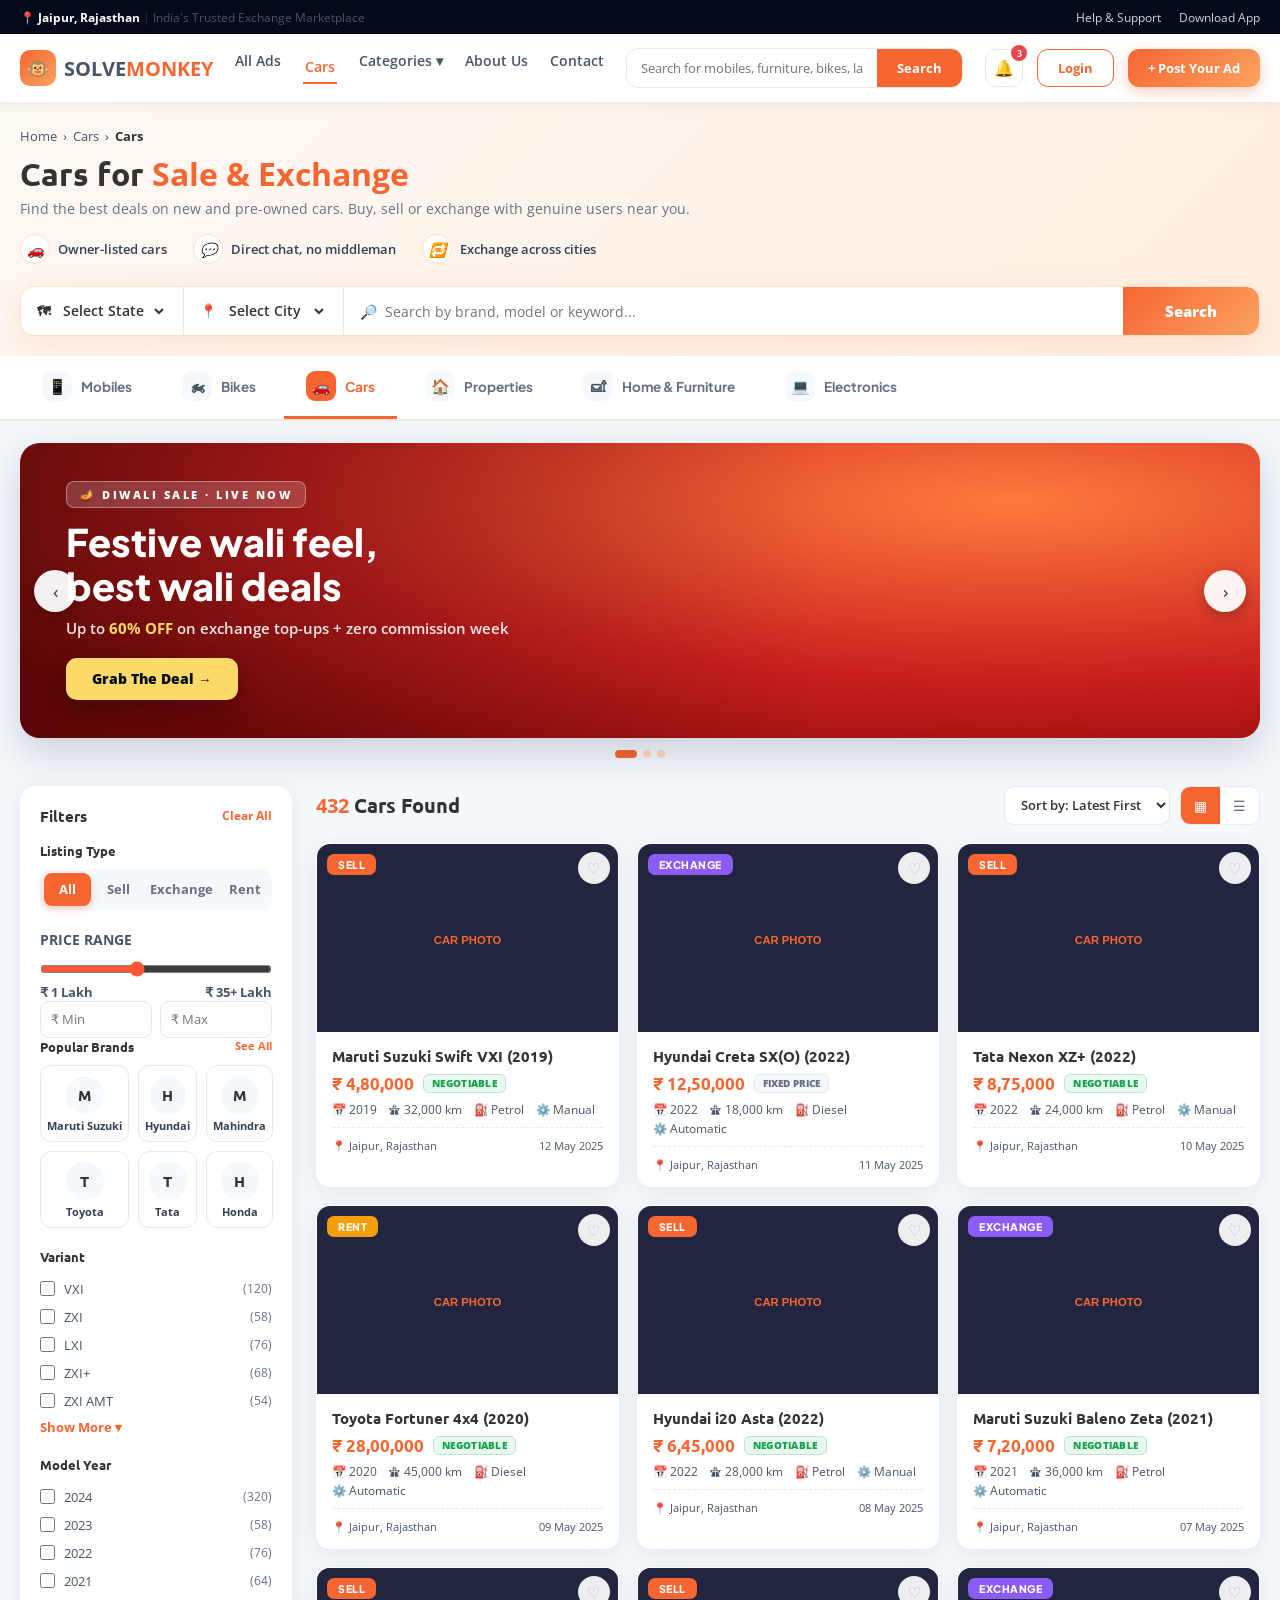
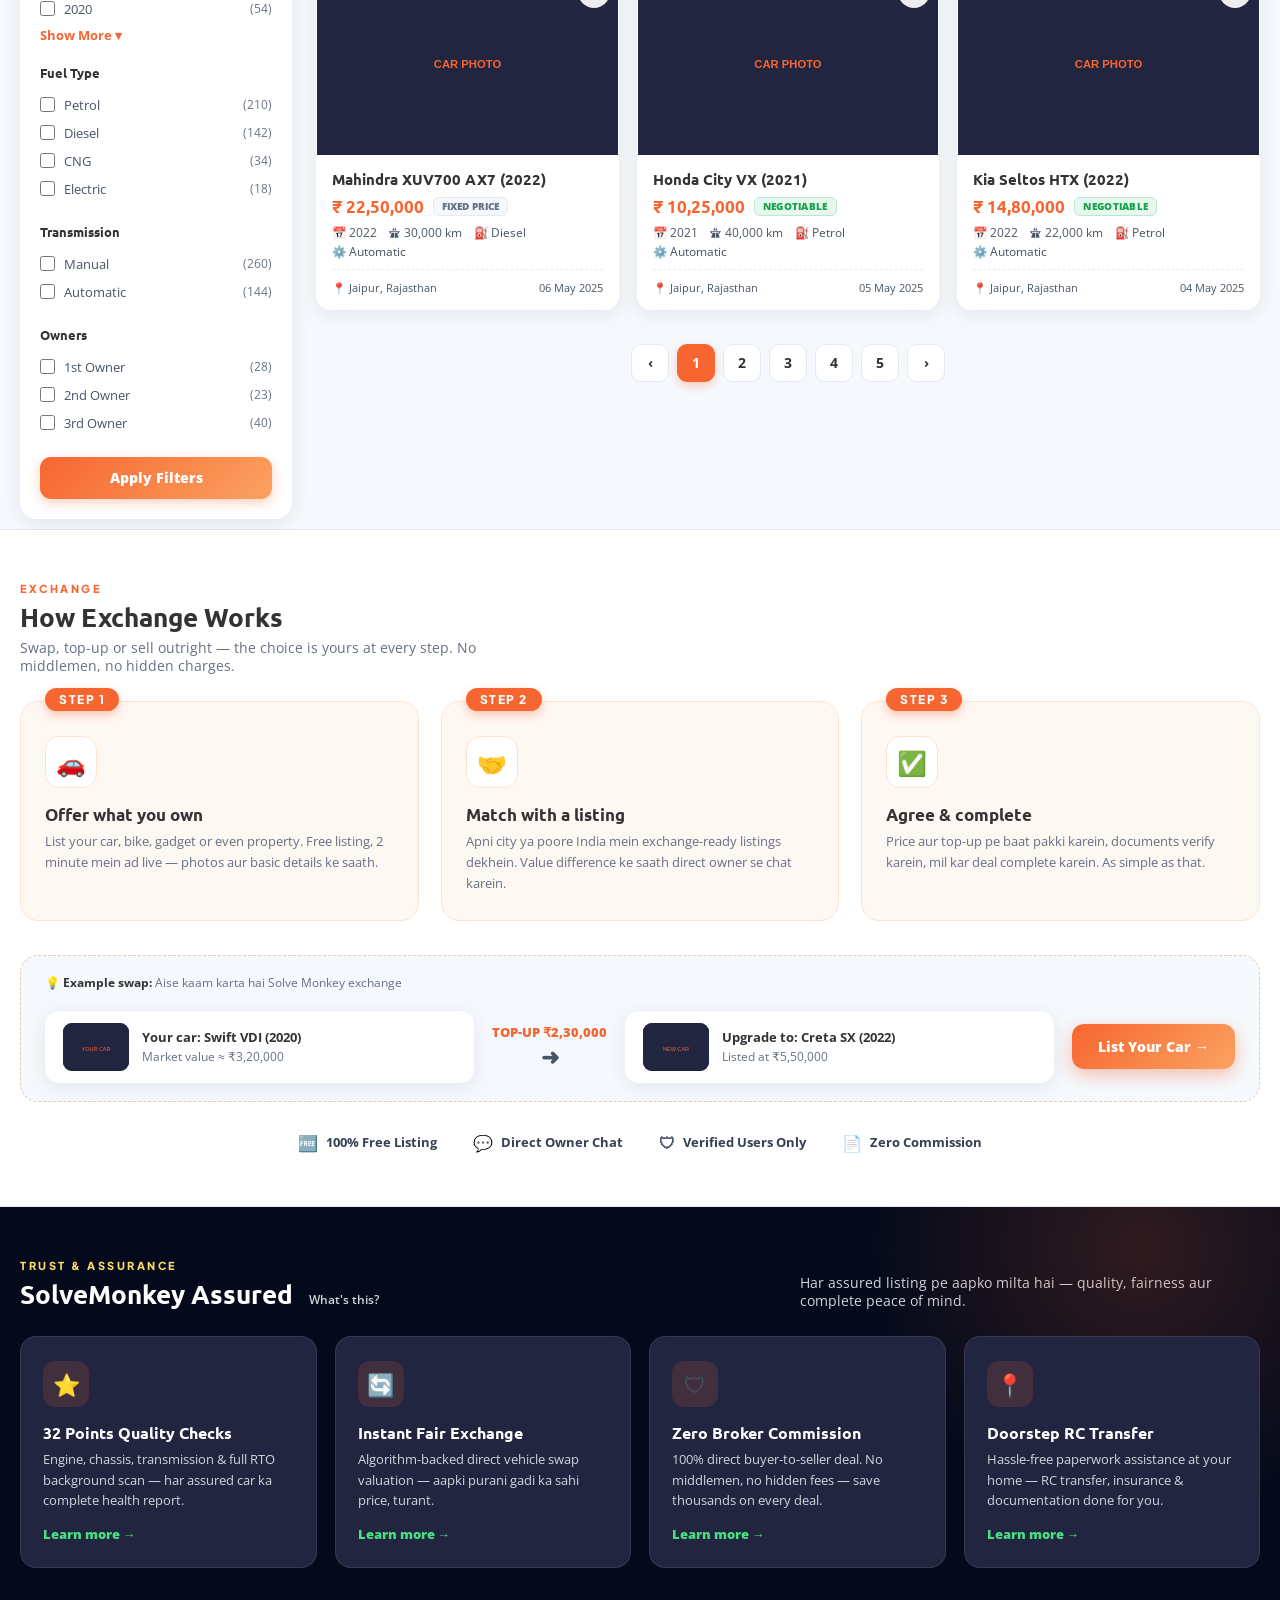
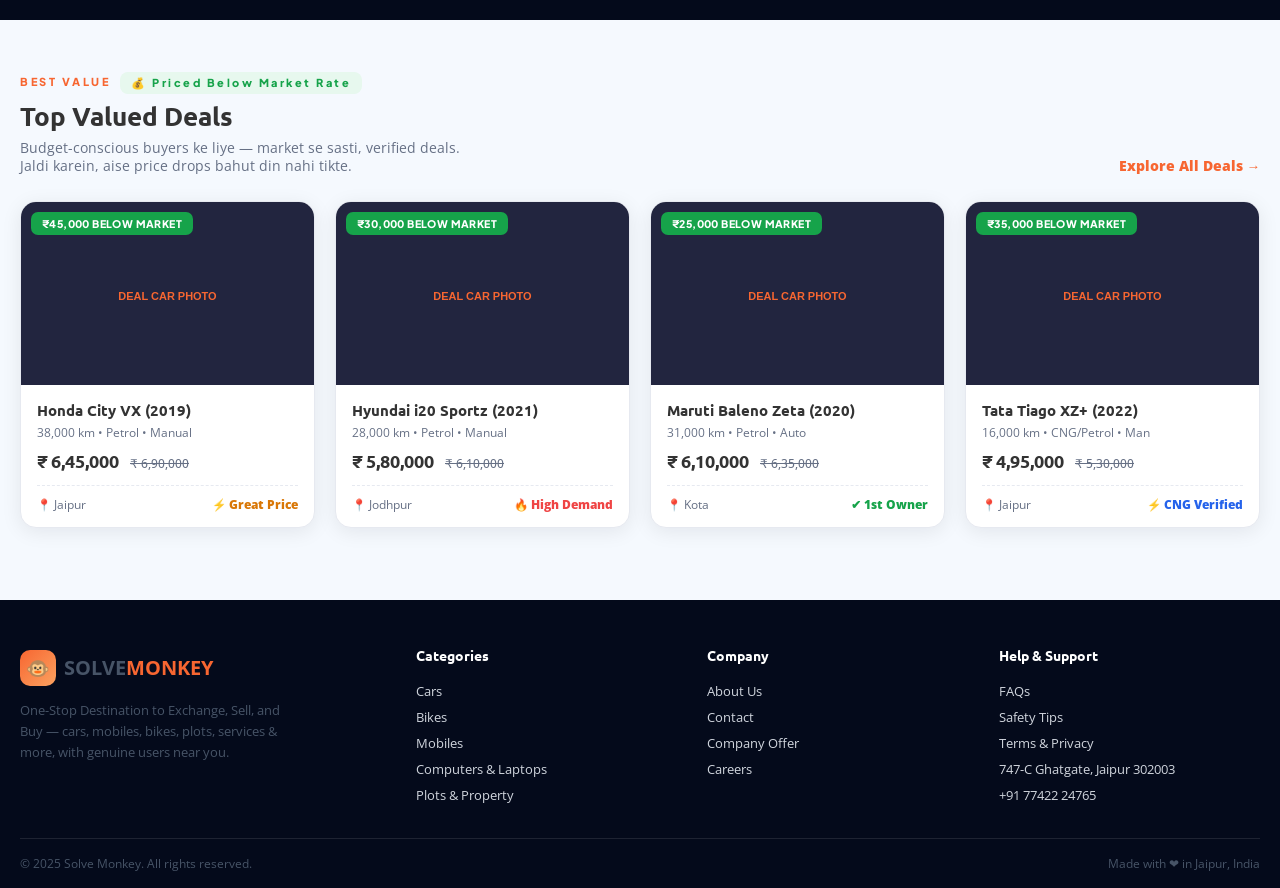
==== commit 18b01a4c: "change" ====
--- a/carscategory.html
+++ b/carscategory.html
@@ -837,7 +837,7 @@
         grid-template-columns: repeat(auto-fill, minmax(272px, 1fr));
         gap: 18px;
       }
-      .ad-card {
+      .products-card {
         background: #fff;
         border-radius: 14px;
         overflow: hidden;
@@ -845,16 +845,16 @@
         transition: 0.25s;
         border: 1px solid transparent;
       }
-      .ad-card:hover {
+      .products-card:hover {
         transform: translateY(-4px);
         border-color: #ffd9bf;
       }
-      .ad-card .ph {
+      .products-card .ph {
         position: relative;
         aspect-ratio: 16/10;
         background: var(--bg-dark-two);
       }
-      .ad-card .ph > img {
+      .products-card .ph > img {
         width: 100%;
         height: 100%;
         object-fit: cover;
@@ -898,10 +898,10 @@
       .heart.on {
         color: var(--red);
       }
-      .ad-card .body {
+      .products-card .body {
         padding: 14px 15px;
       }
-      .ad-card h3 {
+      .products-card h3 {
         font-size: 14.5px;
         font-weight: 700;
         color: var(--heading-color);
@@ -909,7 +909,7 @@
         overflow: hidden;
         text-overflow: ellipsis;
       }
-      .ad-card .price {
+      .products-card .price {
         display: flex;
         align-items: center;
         font-size: 17px;
@@ -939,14 +939,14 @@
         border-radius: 6px;
         margin-left: 9px;
       }
-      .ad-card .specs {
+      .products-card .specs {
         display: flex;
         flex-wrap: wrap;
         gap: 4px 12px;
         font-size: 11.5px;
         color: var(--paragraph-color);
       }
-      .ad-card .loc {
+      .products-card .loc {
         display: flex;
         justify-content: space-between;
         font-size: 11px;
@@ -2265,7 +2265,7 @@
 
           <div class="grid">
             <!-- CARD 1 -->
-            <a class="ad-card" href="#"
+            <a class="products-card" href="./detail2.html"
               ><div class="ph">
                 <img
                   src="images/car-1.jpg"
@@ -2294,7 +2294,7 @@
               </div></a
             >
             <!-- CARD 2 -->
-            <a class="ad-card" href="#"
+            <a class="products-card" href="./detail2.html"
               ><div class="ph">
                 <img
                   src="images/car-2.jpg"
@@ -2323,7 +2323,7 @@
               </div></a
             >
             <!-- CARD 3 -->
-            <a class="ad-card" href="#"
+            <a class="products-card" href="./detail2.html"
               ><div class="ph">
                 <img
                   src="images/car-3.jpg"
@@ -2352,7 +2352,7 @@
               </div></a
             >
             <!-- CARD 4 -->
-            <a class="ad-card" href="#"
+            <a class="products-card" href="./detail2.html"
               ><div class="ph">
                 <img
                   src="images/car-4.jpg"
@@ -2381,7 +2381,7 @@
               </div></a
             >
             <!-- CARD 5 -->
-            <a class="ad-card" href="#"
+            <a class="products-card" href="./detail2.html"
               ><div class="ph">
                 <img
                   src="images/car-5.jpg"
@@ -2410,7 +2410,7 @@
               </div></a
             >
             <!-- CARD 6 -->
-            <a class="ad-card" href="#"
+            <a class="products-card" href="./detail2.html"
               ><div class="ph">
                 <img
                   src="images/car-6.jpg"
@@ -2439,7 +2439,7 @@
               </div></a
             >
             <!-- CARD 7 -->
-            <a class="ad-card" href="#"
+            <a class="products-card" href="./detail2.html"
               ><div class="ph">
                 <img
                   src="images/car-7.jpg"
@@ -2468,7 +2468,7 @@
               </div></a
             >
             <!-- CARD 8 -->
-            <a class="ad-card" href="#"
+            <a class="products-card" href="./detail2.html"
               ><div class="ph">
                 <img
                   src="images/car-8.jpg"
@@ -2497,7 +2497,7 @@
               </div></a
             >
             <!-- CARD 9 -->
-            <a class="ad-card" href="#"
+            <a class="products-card" href="./detail2.html"
               ><div class="ph">
                 <img
                   src="images/car-9.jpg"
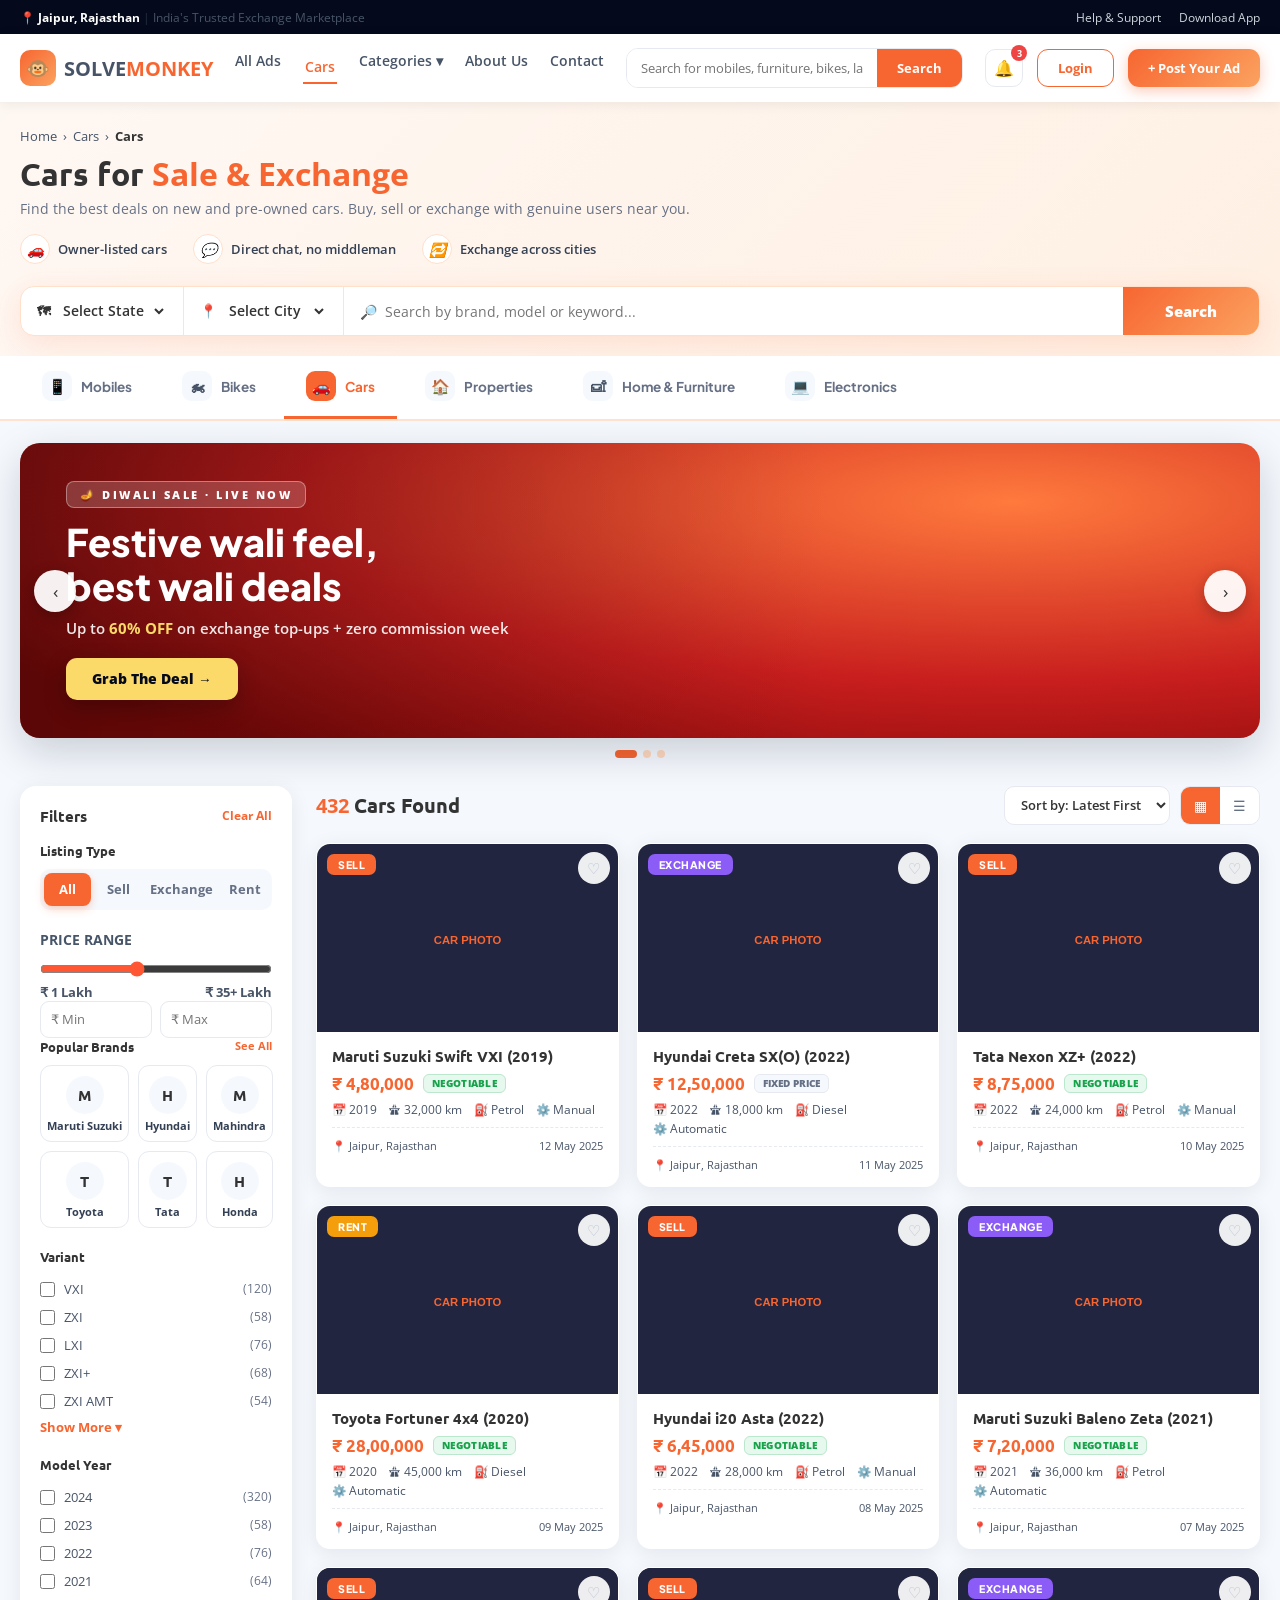
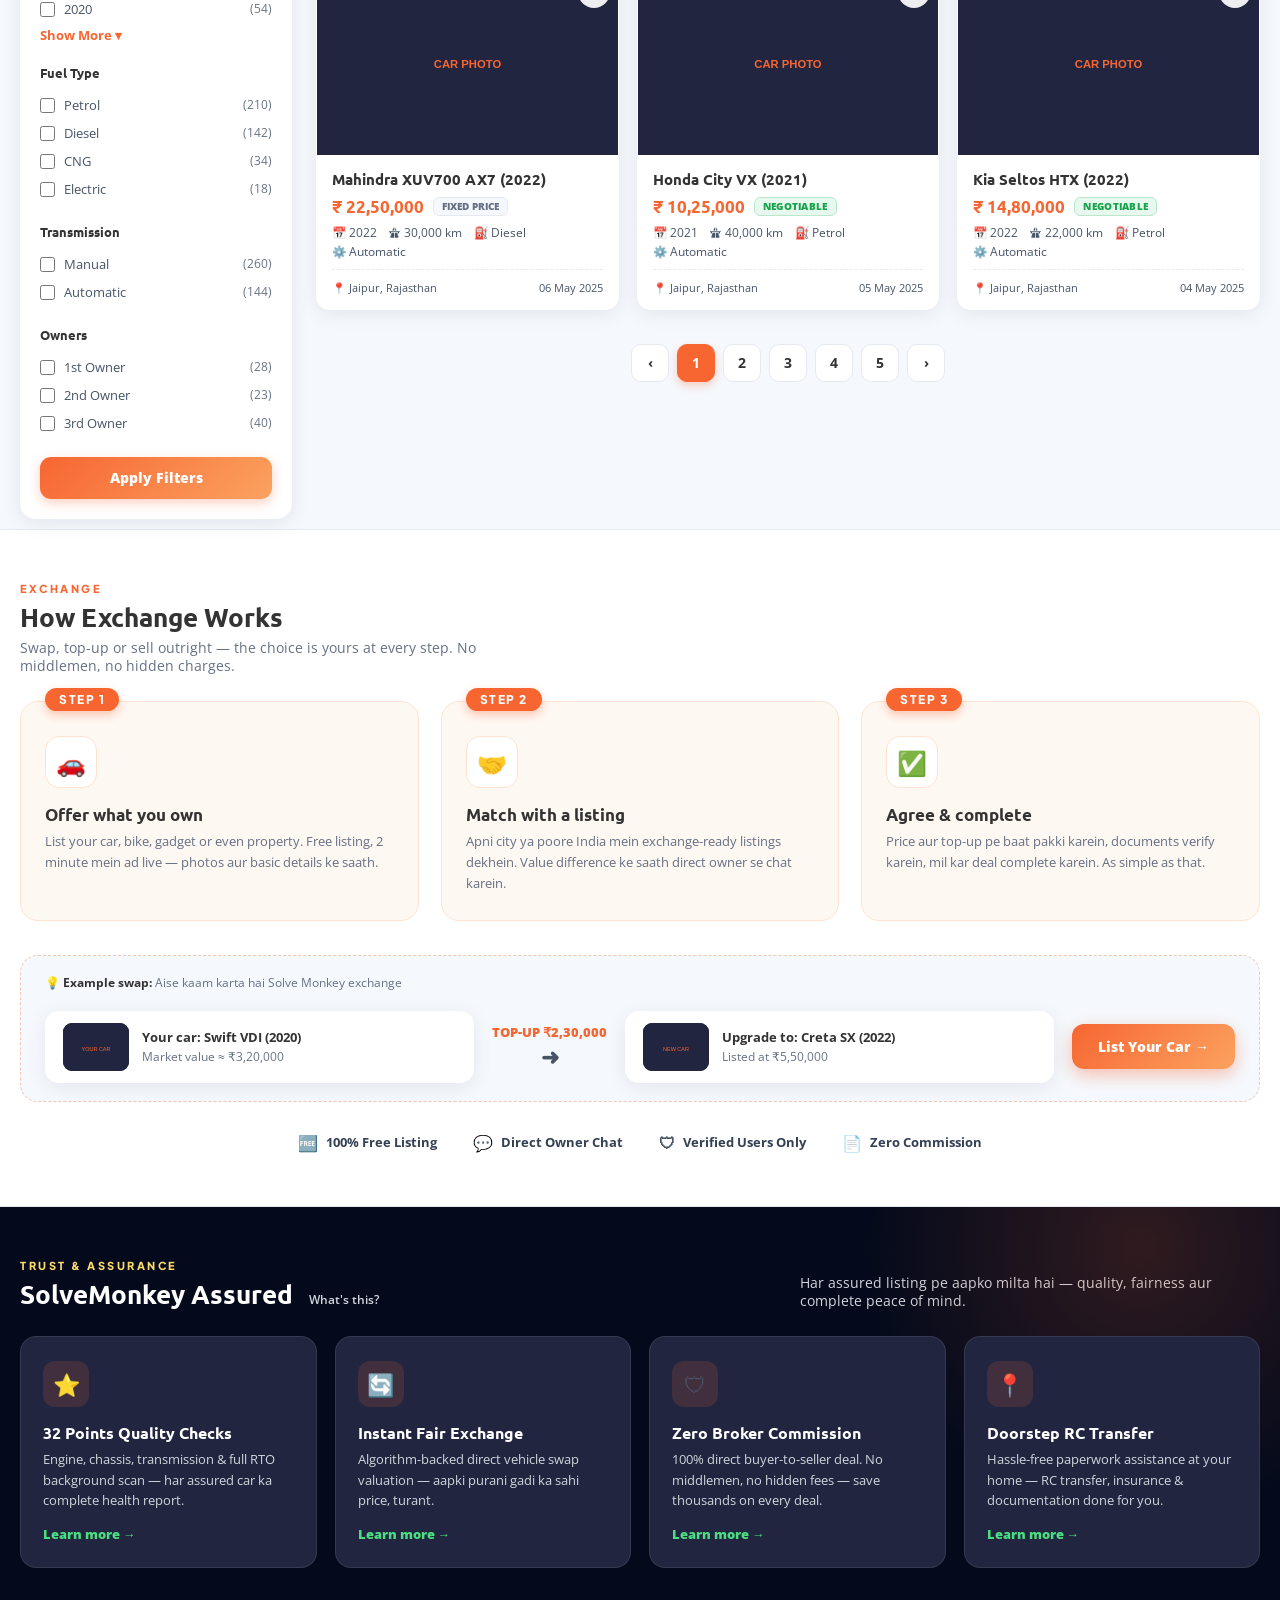
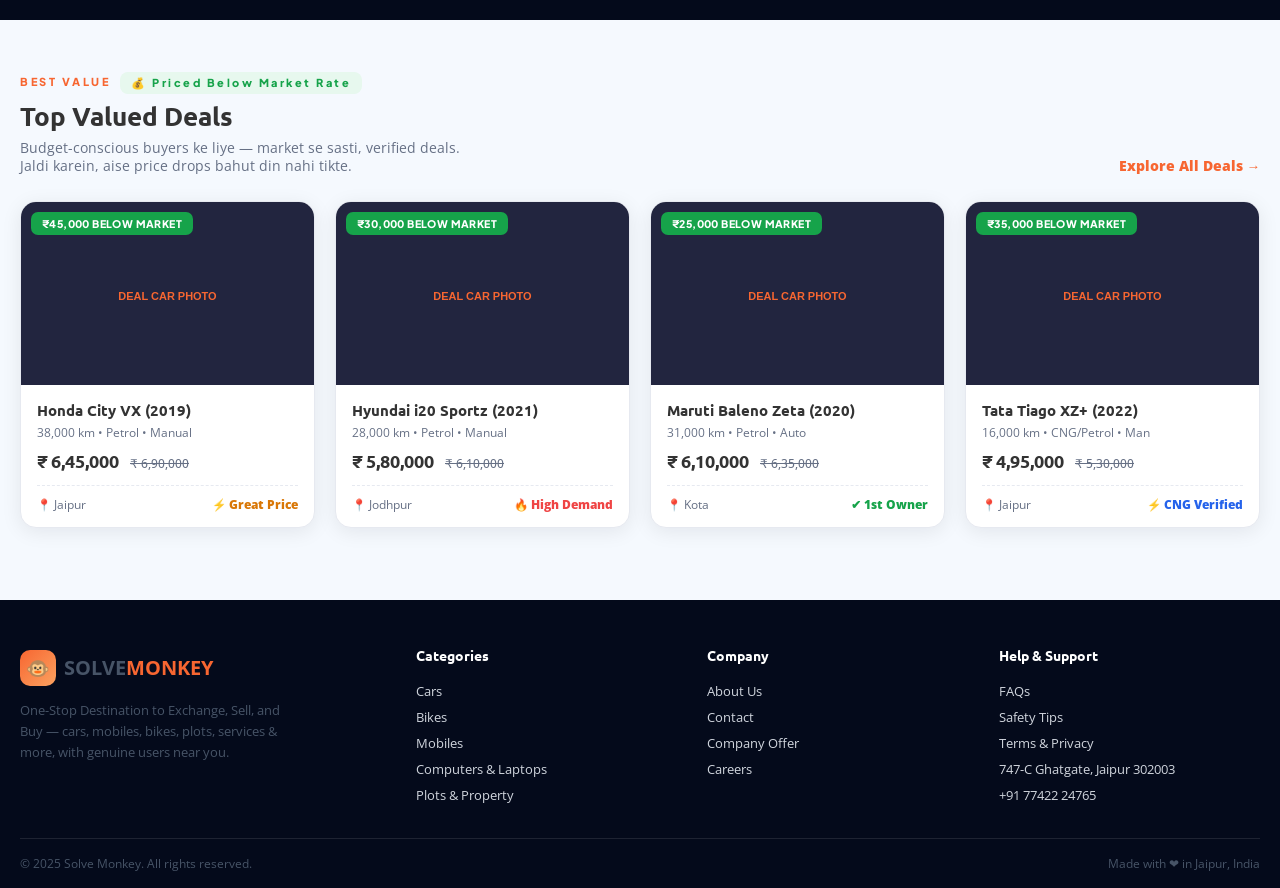
==== commit 3dcb269a: "change" ====
--- a/carscategory.html
+++ b/carscategory.html
@@ -3123,7 +3123,7 @@
       <div class="container">
         <div class="foot-grid">
           <div>
-            <a class="logo" href="#" style="color: #fff"
+            <a class="logo" href="./index.html" style="color: #fff"
               ><span class="logo-mark">🐵</span
               ><span
                 >SOLVE<em
